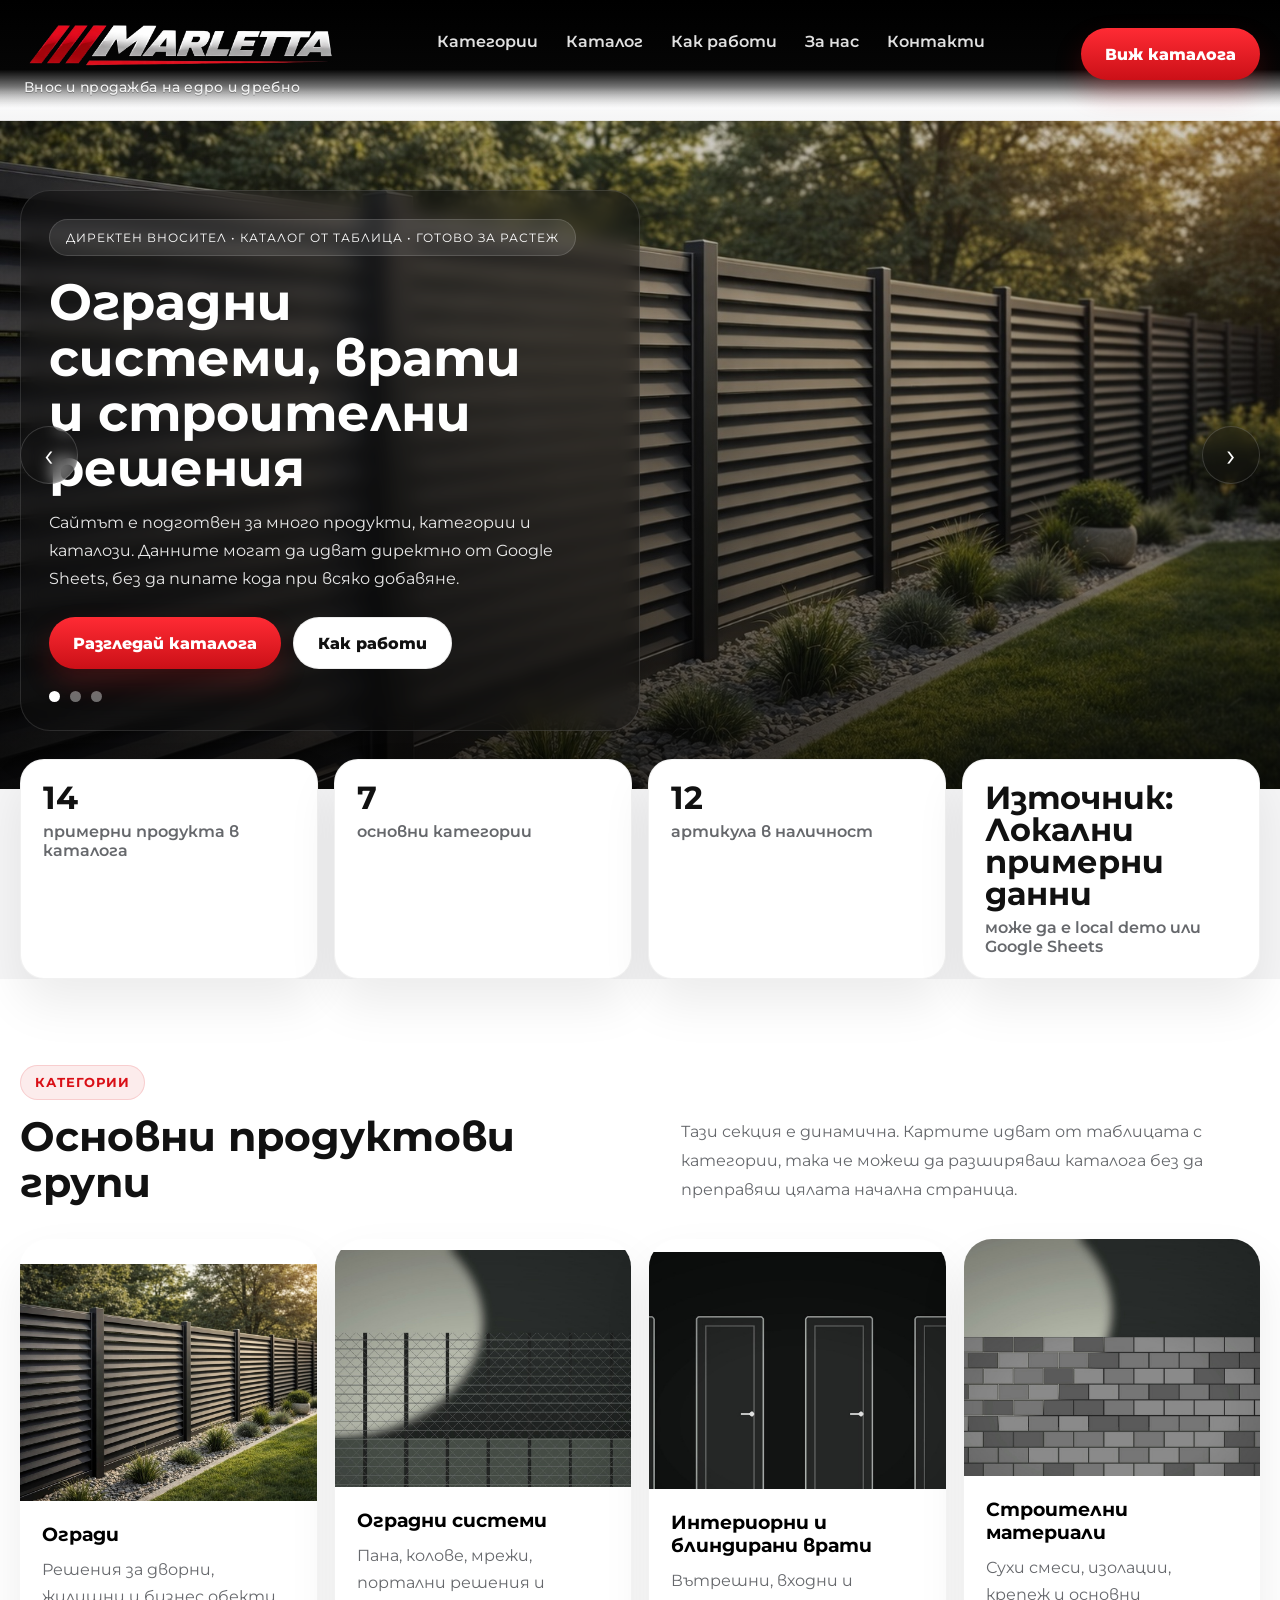
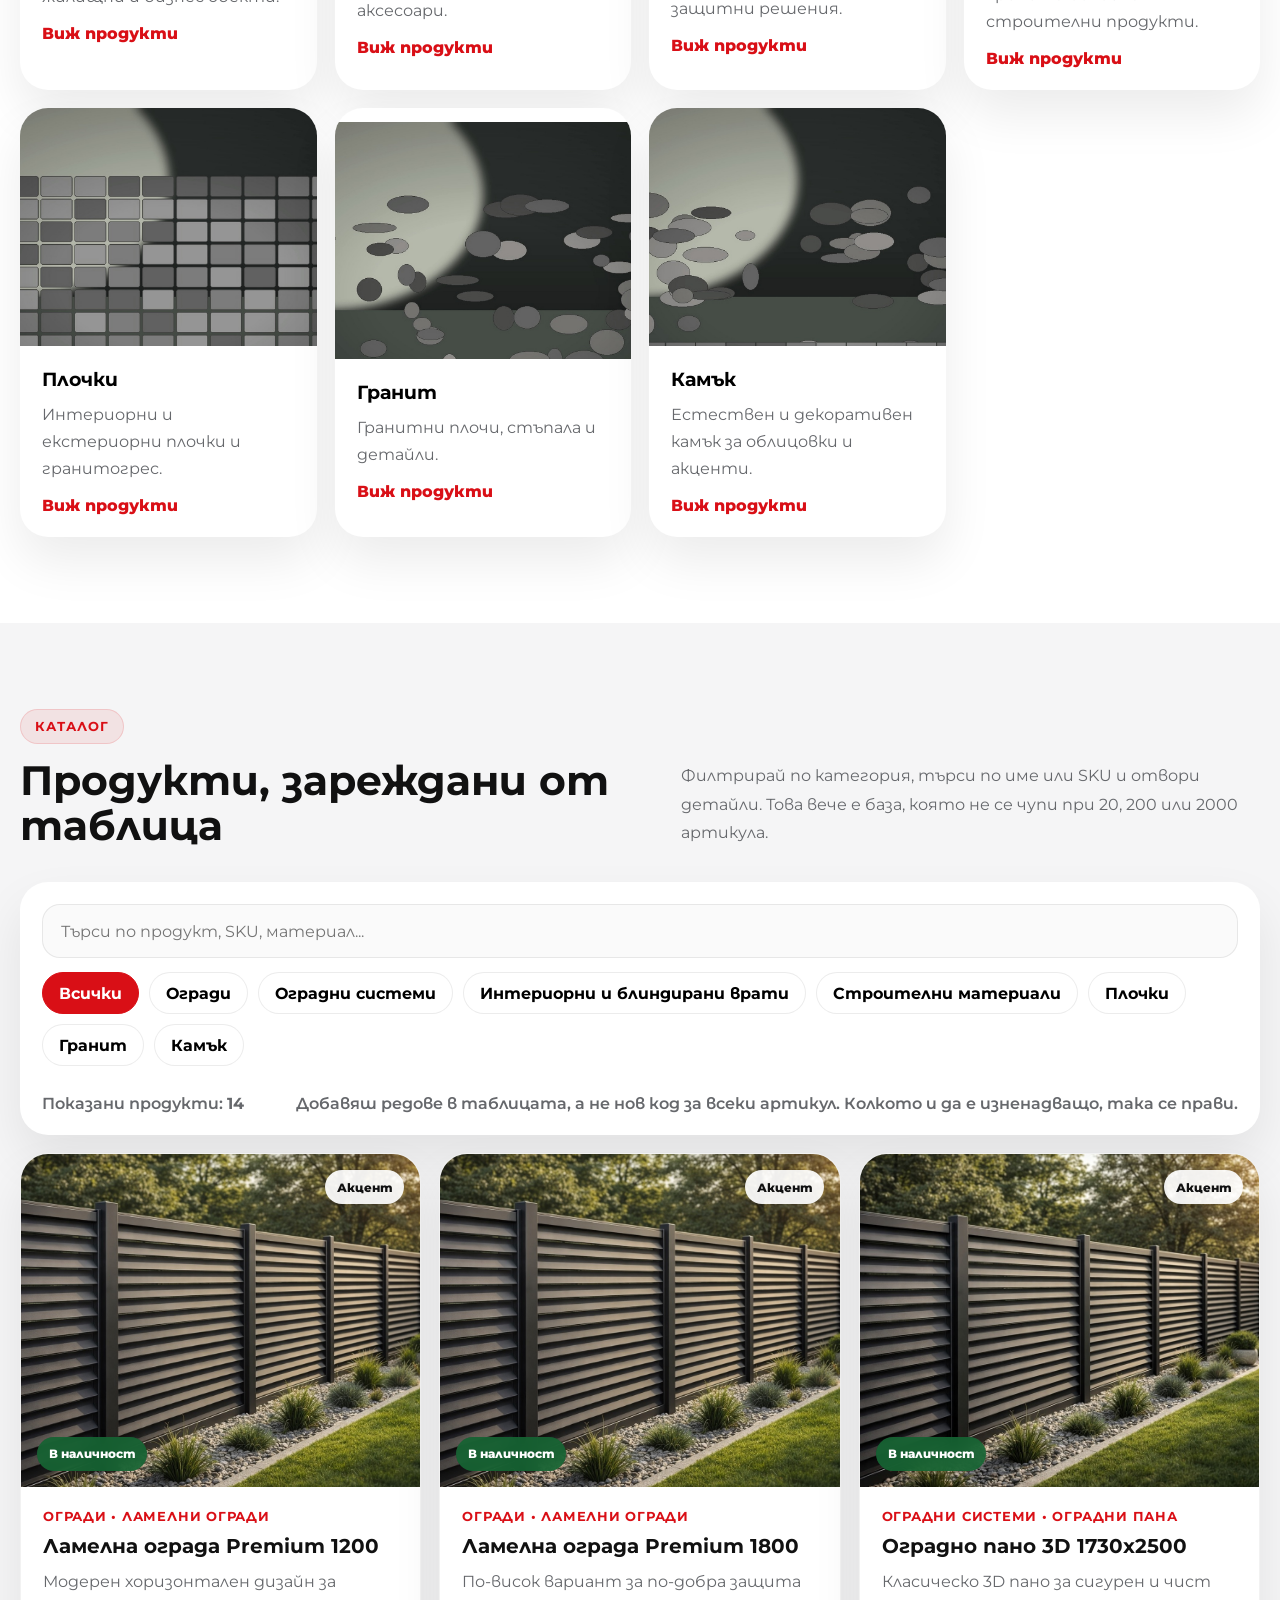
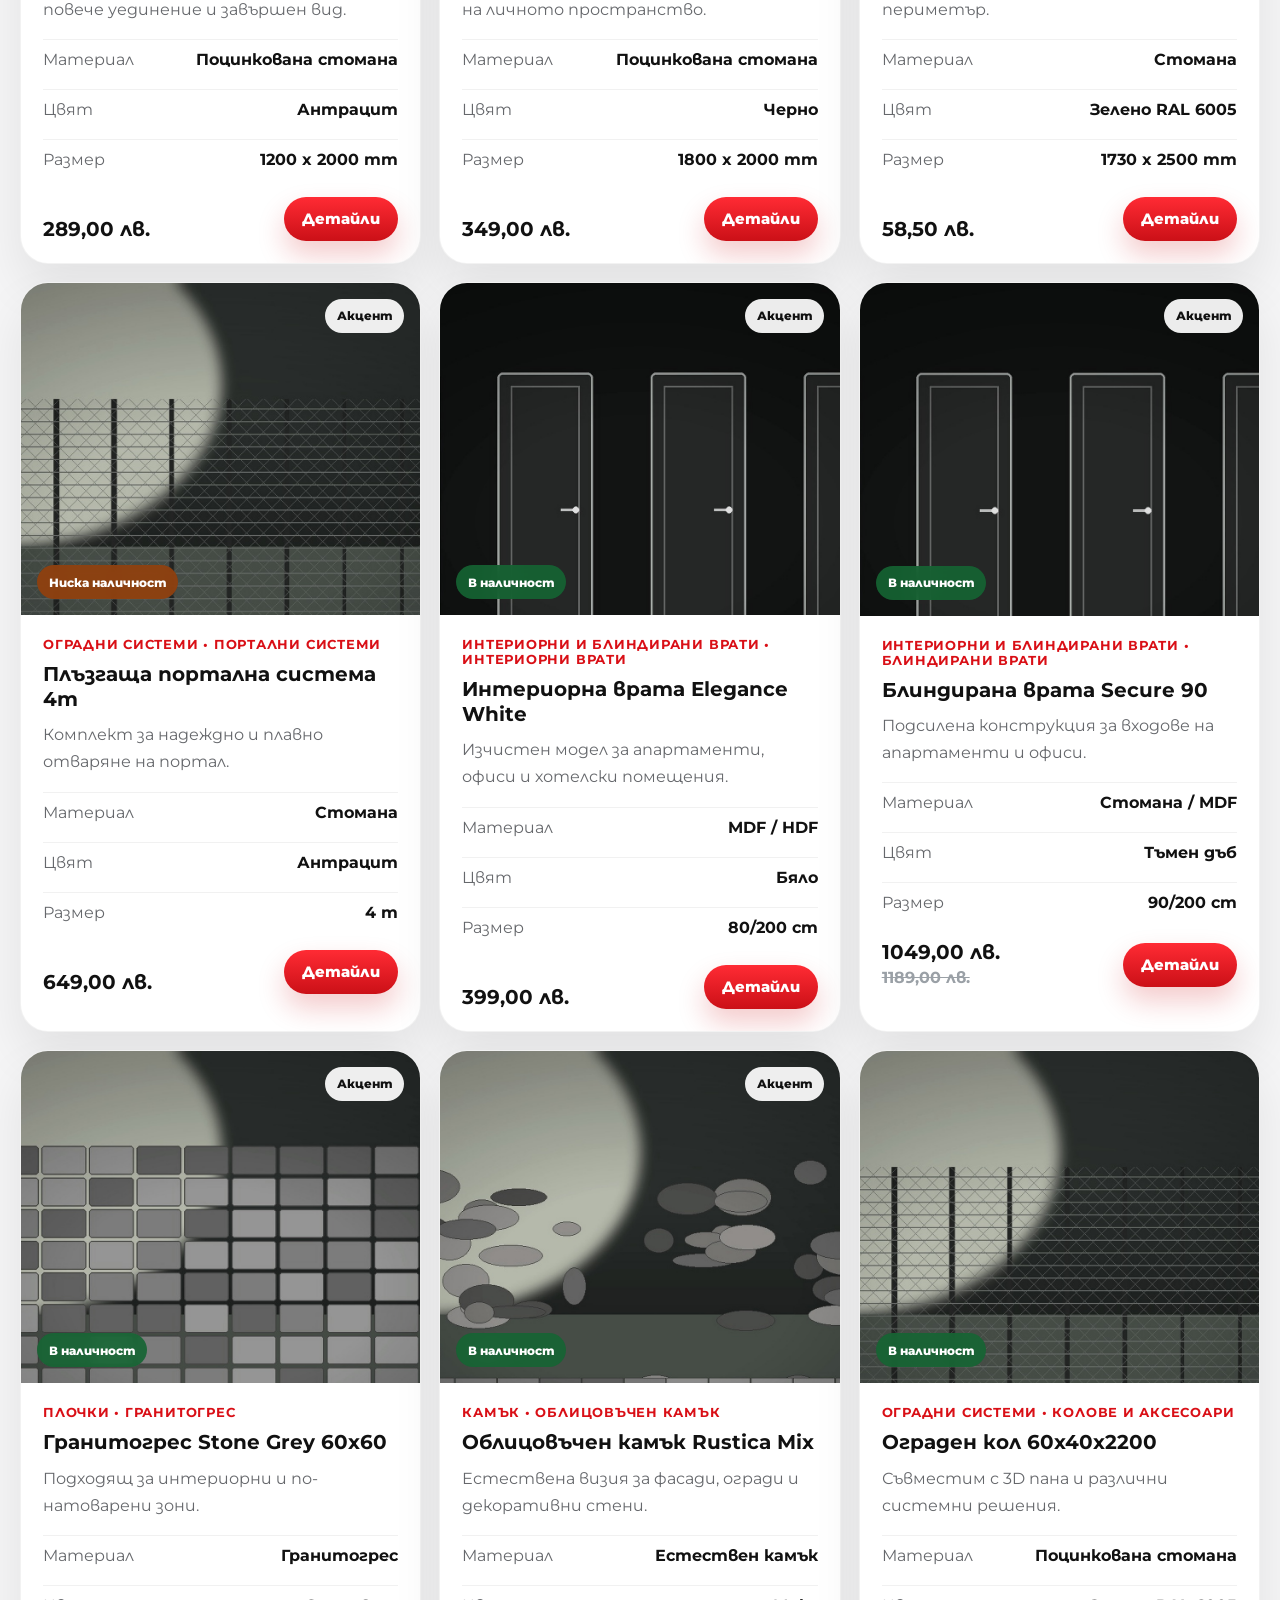
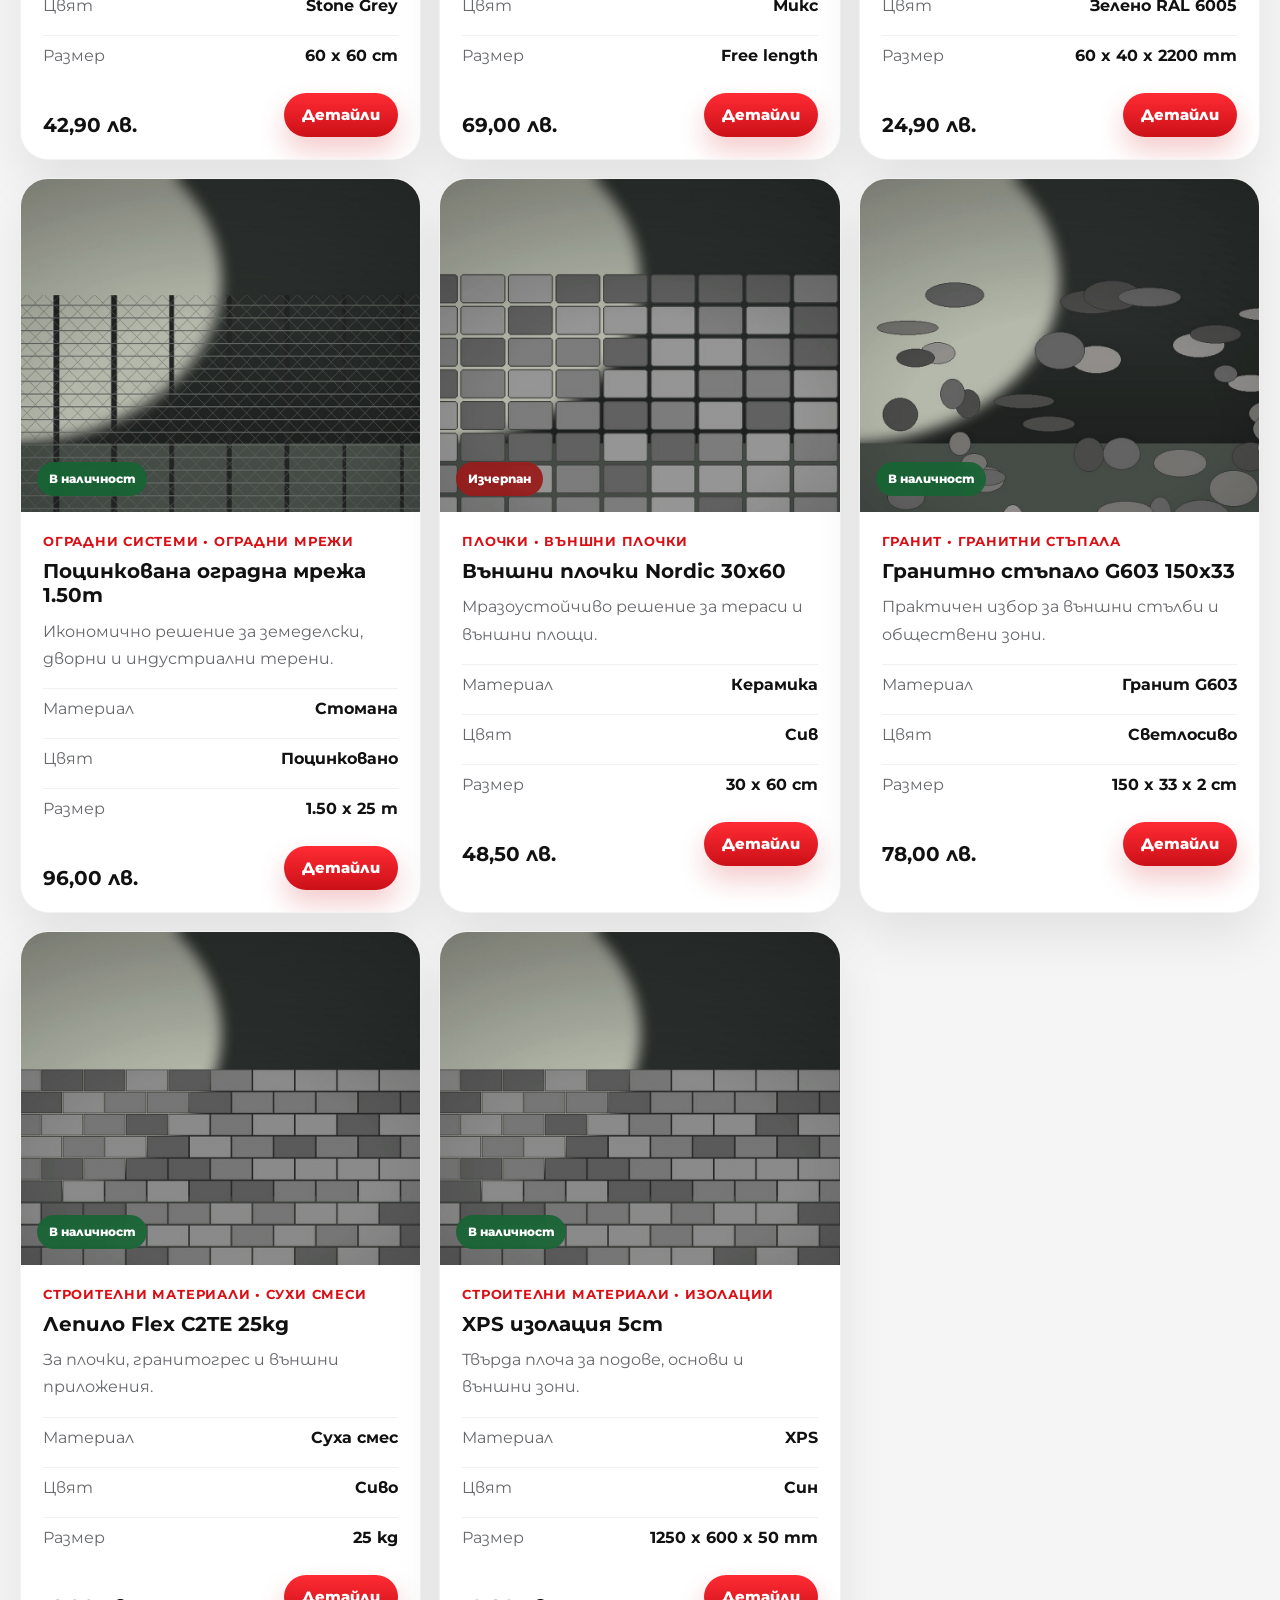
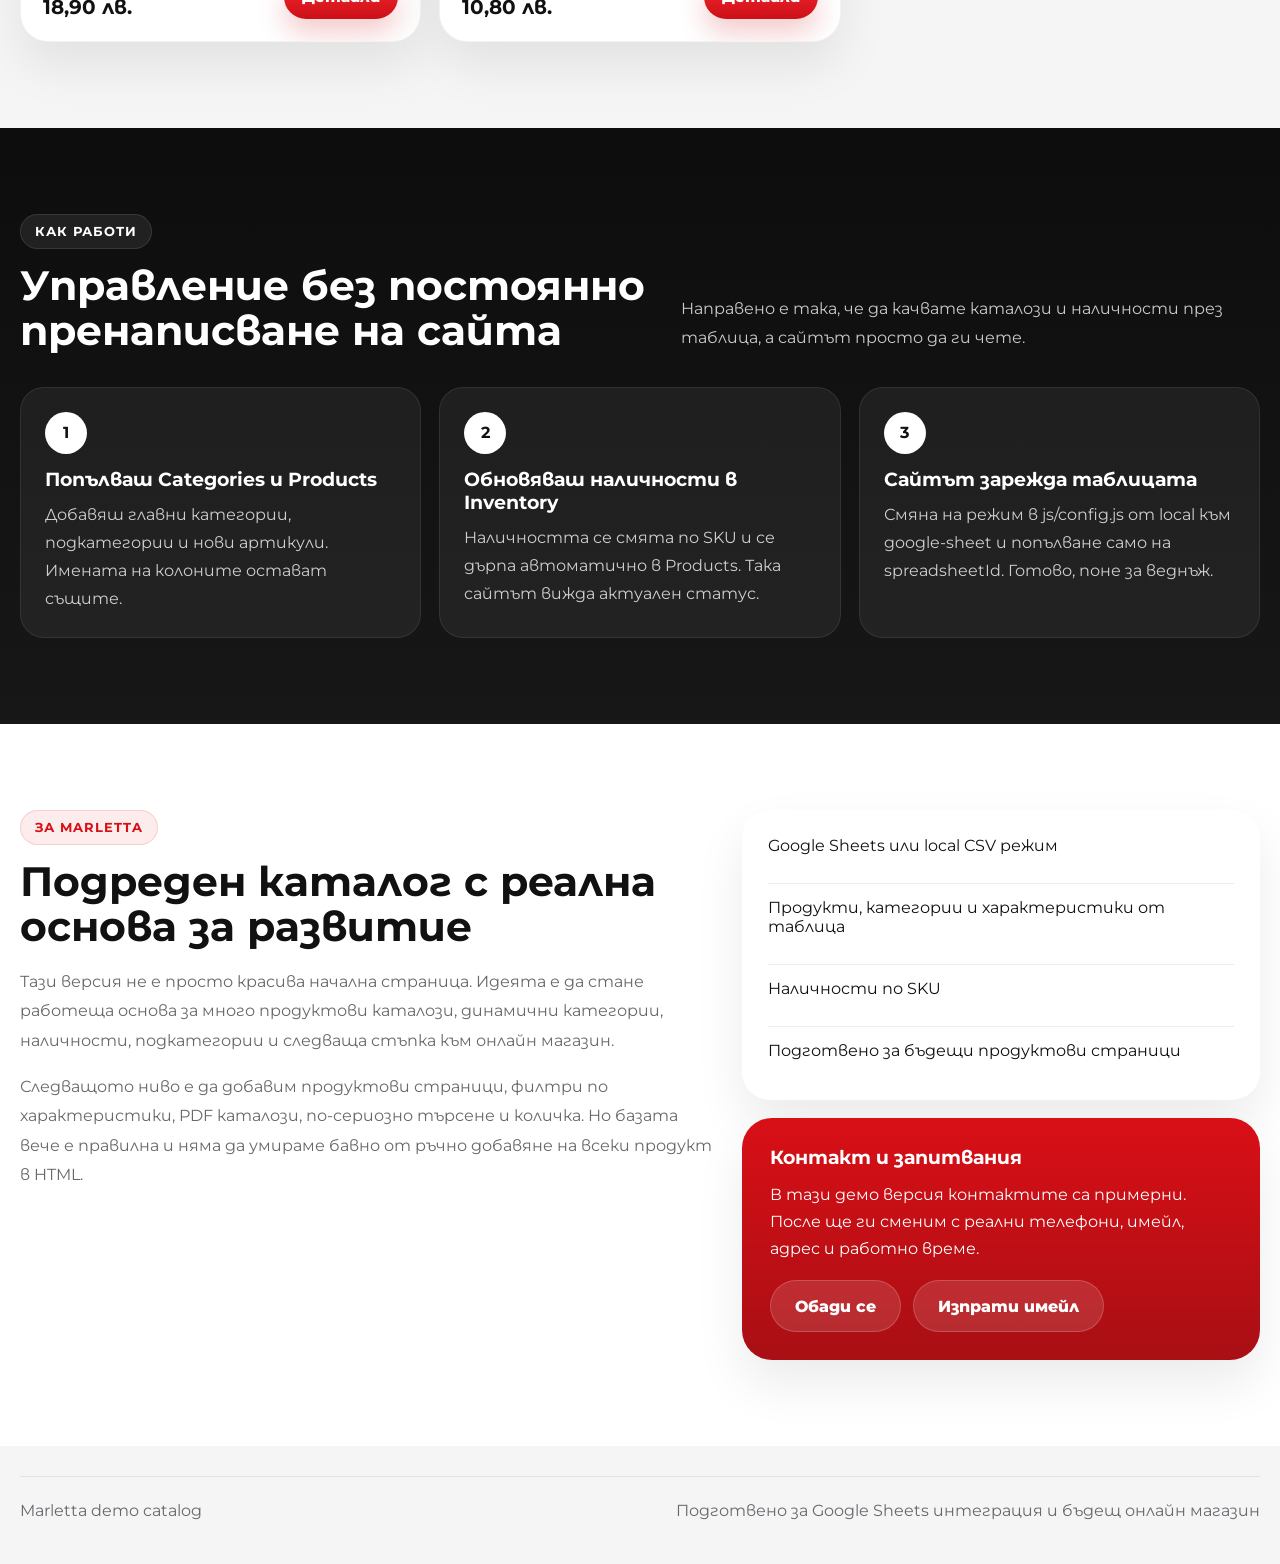
==== index.html @ 684aeb56 "fix: move site to root for github pages" ====
<!DOCTYPE html>
<html lang="bg">
<head>
  <meta charset="UTF-8" />
  <meta name="viewport" content="width=device-width, initial-scale=1.0" />
  <title>Marletta | Каталог с Google Sheets интеграция</title>
  <meta name="description" content="Marletta - каталог за оградни системи, врати, строителни материали, плочки, гранит и камък. Готов за много продукти и управление през Google Sheets." />
  <link rel="preconnect" href="https://fonts.googleapis.com">
  <link rel="preconnect" href="https://fonts.gstatic.com" crossorigin>
  <link href="https://fonts.googleapis.com/css2?family=Montserrat:wght@400;500;600;700;800;900&display=swap" rel="stylesheet">
  <link rel="stylesheet" href="css/styles.css" />
</head>
<body>
  <header class="site-header" id="top">
    <div class="container nav-wrap">
      <a class="logo" href="#top" aria-label="Marletta">
        <img src="assets/marletta-logo-transparent.png" alt="Marletta logo" />
        <span class="logo-tagline">Внос и продажба на едро и дребно</span>
      </a>

      <nav class="main-nav">
        <a href="#categories">Категории</a>
        <a href="#catalog">Каталог</a>
        <a href="#workflow">Как работи</a>
        <a href="#about">За нас</a>
        <a href="#contact">Контакти</a>
      </nav>

      <div class="nav-actions">
        <a class="header-cta" href="#catalog">Виж каталога</a>
        <button class="nav-toggle" aria-label="Отвори меню" aria-expanded="false">
          <span></span><span></span><span></span>
        </button>
      </div>
    </div>
  </header>

  <main>
    <section class="hero">
      <div class="hero-slider">
        <div class="hero-slide active" style="background-image:url('assets/hero-slide-1.jpg')"></div>
        <div class="hero-slide" style="background-image:url('assets/hero-slide-2.jpg')"></div>
        <div class="hero-slide" style="background-image:url('assets/hero-slide-3.jpg')"></div>
      </div>
      <div class="hero-overlay"></div>
      <button class="hero-arrow hero-arrow-prev" type="button" aria-label="Предишен слайд">‹</button>
      <button class="hero-arrow hero-arrow-next" type="button" aria-label="Следващ слайд">›</button>

      <div class="container hero-inner">
        <div class="hero-card">
          <span class="eyebrow">директен вносител • каталог от таблица • готово за растеж</span>
          <h1 id="hero-title">Оградни системи, врати и строителни решения</h1>
          <p id="hero-text">Сайтът е подготвен за много продукти, категории и каталози. Данните могат да идват директно от Google Sheets, без да пипате кода при всяко добавяне.</p>
          <div class="hero-actions">
            <a class="btn btn-primary" href="#catalog">Разгледай каталога</a>
            <a class="btn btn-secondary-dark" href="#workflow">Как работи</a>
          </div>
          <div class="hero-nav">
            <div class="hero-dots" id="hero-dots"></div>
          </div>
        </div>
      </div>
    </section>

    <section class="stats-strip">
      <div class="container stats-grid">
        <article class="stat-card">
          <strong data-stat="products">0</strong>
          <span>примерни продукта в каталога</span>
        </article>
        <article class="stat-card">
          <strong data-stat="categories">0</strong>
          <span>основни категории</span>
        </article>
        <article class="stat-card">
          <strong data-stat="available">0</strong>
          <span>артикула в наличност</span>
        </article>
        <article class="stat-card">
          <strong id="source-badge">Източник: зареждане...</strong>
          <span>може да е local demo или Google Sheets</span>
        </article>
      </div>
    </section>

    <section class="section section-soft" id="categories">
      <div class="container">
        <div class="section-head">
          <div>
            <span class="section-tag">Категории</span>
            <h2>Основни продуктови групи</h2>
          </div>
          <p>Тази секция е динамична. Картите идват от таблицата с категории, така че можеш да разширяваш каталога без да преправяш цялата начална страница.</p>
        </div>
        <div class="category-grid" id="category-cards"></div>
      </div>
    </section>

    <section class="section" id="catalog">
      <div class="container">
        <div class="section-head">
          <div>
            <span class="section-tag">Каталог</span>
            <h2>Продукти, зареждани от таблица</h2>
          </div>
          <p>Филтрирай по категория, търси по име или SKU и отвори детайли. Това вече е база, която не се чупи при 20, 200 или 2000 артикула.</p>
        </div>

        <div class="catalog-shell">
          <div class="catalog-tools">
            <div class="tool-row">
              <input id="catalog-search" class="catalog-search" type="search" placeholder="Търси по продукт, SKU, материал..." />
            </div>
            <div class="filter-group" id="category-chips"></div>
            <div class="filter-group" id="subcategory-chips"></div>
            <div class="catalog-meta">
              <div>Показани продукти: <strong id="products-count">0</strong></div>
              <div>Добавяш редове в таблицата, а не нов код за всеки артикул. Колкото и да е изненадващо, така се прави.</div>
            </div>
          </div>

          <div class="product-grid" id="product-grid"></div>
          <div class="empty-state" id="empty-state" hidden>Няма съвпадащи продукти с тези филтри.</div>
        </div>
      </div>
    </section>

    <section class="section section-dark" id="workflow">
      <div class="container">
        <div class="section-head">
          <div>
            <span class="section-tag">Как работи</span>
            <h2>Управление без постоянно пренаписване на сайта</h2>
          </div>
          <p>Направено е така, че да качвате каталози и наличности през таблица, а сайтът просто да ги чете.</p>
        </div>

        <div class="process-grid">
          <article class="process-card">
            <strong>1</strong>
            <h3>Попълваш Categories и Products</h3>
            <p>Добавяш главни категории, подкатегории и нови артикули. Имената на колоните остават същите.</p>
          </article>
          <article class="process-card">
            <strong>2</strong>
            <h3>Обновяваш наличности в Inventory</h3>
            <p>Наличността се смята по SKU и се дърпа автоматично в Products. Така сайтът вижда актуален статус.</p>
          </article>
          <article class="process-card">
            <strong>3</strong>
            <h3>Сайтът зарежда таблицата</h3>
            <p>Смяна на режим в js/config.js от local към google-sheet и попълване само на spreadsheetId. Готово, поне за веднъж.</p>
          </article>
        </div>
      </div>
    </section>

    <section class="section section-soft" id="about">
      <div class="container about-grid">
        <div>
          <div class="section-head" style="margin-bottom:18px;grid-template-columns:1fr;">
            <div>
              <span class="section-tag">За Marletta</span>
              <h2>Подреден каталог с реална основа за развитие</h2>
            </div>
          </div>
          <p style="color:var(--muted);line-height:1.85;margin:0 0 16px;">
            Тази версия не е просто красива начална страница. Идеята е да стане работеща основа за много продуктови каталози, динамични категории,
            наличности, подкатегории и следваща стъпка към онлайн магазин.
          </p>
          <p style="color:var(--muted);line-height:1.85;margin:0;">
            Следващото ниво е да добавим продуктови страници, филтри по характеристики, PDF каталози, по-сериозно търсене и количка.
            Но базата вече е правилна и няма да умираме бавно от ръчно добавяне на всеки продукт в HTML.
          </p>
        </div>

        <div>
          <div class="about-panel">
            <ul>
              <li>Google Sheets или local CSV режим</li>
              <li>Продукти, категории и характеристики от таблица</li>
              <li>Наличности по SKU</li>
              <li>Подготвено за бъдещи продуктови страници</li>
            </ul>
          </div>

          <div class="contact-box" id="contact" style="margin-top:18px;">
            <h3>Контакт и запитвания</h3>
            <p>В тази демо версия контактите са примерни. После ще ги сменим с реални телефони, имейл, адрес и работно време.</p>
            <div class="contact-actions">
              <a class="btn btn-secondary-dark" href="tel:+359880000000">Обади се</a>
              <a class="btn btn-secondary-dark" href="mailto:office@marletta.bg">Изпрати имейл</a>
            </div>
          </div>
        </div>
      </div>
    </section>
  </main>

  <footer class="site-footer">
    <div class="container footer-wrap">
      <span>Marletta demo catalog</span>
      <span>Подготвено за Google Sheets интеграция и бъдещ онлайн магазин</span>
    </div>
  </footer>

  <div class="modal" id="product-modal" hidden>
    <div class="modal-backdrop" id="modal-backdrop"></div>
    <div class="modal-dialog" role="dialog" aria-modal="true" aria-label="Детайли за продукт">
      <button class="modal-close" id="modal-close" type="button" aria-label="Затвори">×</button>
      <div class="modal-body" id="modal-body"></div>
    </div>
  </div>

  <script src="js/config.js"></script>
  <script src="js/main.js"></script>
</body>
</html>
---- css/styles.css ----
:root{
  --red:#d90f16;
  --red-dark:#9d0d12;
  --black:#0c0c0d;
  --black-soft:#171718;
  --white:#ffffff;
  --bg:#f5f5f6;
  --bg-soft:#ececee;
  --text:#111111;
  --muted:#66686c;
  --line:rgba(17,17,17,.08);
  --shadow:0 24px 50px rgba(0,0,0,.08);
  --radius:24px;
  --container:1240px;
}
*{box-sizing:border-box}
html{scroll-behavior:smooth}
body{
  margin:0;
  font-family:'Montserrat',sans-serif;
  background:var(--bg);
  color:var(--text);
}
body.modal-open{overflow:hidden}
img{display:block;max-width:100%}
a{text-decoration:none;color:inherit}
button,input{font:inherit}
button{cursor:pointer}
.container{width:min(calc(100% - 32px),var(--container));margin:0 auto}

.site-header{
  position:sticky;
  top:0;
  z-index:90;
  background:linear-gradient(180deg,#000 0%,#050505 58%,rgba(255,255,255,.94) 90%,rgba(245,245,246,0) 100%);
  box-shadow:none;
}
.site-header::after{
  content:"";
  position:absolute;
  left:0;right:0;bottom:-1px;
  height:34px;
  background:linear-gradient(180deg,rgba(255,255,255,0) 0%,rgba(245,245,246,.9) 100%);
  pointer-events:none;
}
.nav-wrap{
  position:relative;
  min-height:116px;
  display:flex;
  align-items:flex-start;
  justify-content:space-between;
  gap:26px;
  padding:16px 0 24px;
}
.logo{
  display:flex;
  flex-direction:column;
  align-items:flex-start;
  justify-content:center;
  gap:6px;
  position:relative;
  z-index:1;
  padding-top:2px;
}
.logo img{
  width:320px;
  max-width:min(38vw,320px);
  height:auto;
  object-fit:contain;
}
.logo-tagline{
  color:rgba(255,255,255,.92);
  font-size:.9rem;
  font-weight:500;
  letter-spacing:.02em;
  line-height:1.25;
  padding-left:4px;
  text-shadow:0 1px 0 rgba(0,0,0,.25);
}
.main-nav{
  display:flex;
  align-items:center;
  gap:28px;
  padding-top:16px;
}
.main-nav a{
  color:rgba(255,255,255,.88);
  font-weight:600;
}
.main-nav a:hover{color:#fff}
.nav-actions{
  display:flex;
  align-items:center;
  gap:14px;
  padding-top:12px;
  position:relative;
  z-index:1;
}
.header-cta,.btn{
  min-height:52px;
  border-radius:999px;
  padding:0 24px;
  display:inline-flex;
  align-items:center;
  justify-content:center;
  border:none;
  font-weight:800;
  transition:.2s ease transform,.2s ease opacity,.2s ease background;
}
.header-cta,.btn-primary{
  background:linear-gradient(180deg,#ff2b34 0%,#cb1017 100%);
  color:#fff;
  box-shadow:0 14px 28px rgba(203,16,23,.22);
}
.btn:hover,.header-cta:hover{transform:translateY(-1px)}
.btn-secondary-dark{
  background:#fff;
  color:var(--text);
  border:1px solid var(--line);
}
.btn-small{min-height:44px;padding:0 18px;font-size:.92rem}
.nav-toggle{
  width:58px;height:58px;border-radius:50%;
  border:none;background:linear-gradient(180deg,#ff2b34 0%,#c10d15 100%);
  box-shadow:0 14px 28px rgba(203,16,23,.3);
  display:none;place-items:center;
}
.nav-toggle span{
  display:block;width:24px;height:3px;background:#fff;border-radius:6px;margin:4px auto;
}

.hero{
  position:relative;
  min-height:74vh;
  background:#111;
  overflow:hidden;
}
.hero-slider,.hero-overlay,.hero-slide{position:absolute;inset:0}
.hero-slide{
  background-size:cover;
  background-position:center;
  opacity:0;
  transform:scale(1.04);
  transition:opacity .7s ease,transform 5.2s ease;
}
.hero-slide.active{
  opacity:1;
  transform:scale(1);
}
.hero-overlay{
  background:linear-gradient(180deg,rgba(5,5,5,.18) 0%,rgba(5,5,5,.28) 28%,rgba(5,5,5,.54) 72%,rgba(5,5,5,.8) 100%);
  z-index:1;
}
.hero-inner{
  position:relative;
  z-index:2;
  min-height:74vh;
  display:flex;
  align-items:flex-end;
  padding:70px 0 58px;
}
.hero-card{
  max-width:620px;
  background:rgba(15,15,16,.42);
  border:1px solid rgba(255,255,255,.12);
  backdrop-filter:blur(10px);
  border-radius:30px;
  padding:28px;
  box-shadow:var(--shadow);
}
.eyebrow{
  display:inline-flex;
  align-items:center;
  padding:10px 16px;
  border-radius:999px;
  background:rgba(255,255,255,.1);
  color:#fff;
  border:1px solid rgba(255,255,255,.14);
  font-size:.78rem;
  letter-spacing:.08em;
  text-transform:uppercase;
}
.hero h1{
  margin:18px 0 14px;
  color:#fff;
  font-size:clamp(2rem,4vw,3.35rem);
  line-height:1.08;
  text-wrap:balance;
}
.hero p{
  margin:0;
  color:rgba(255,255,255,.9);
  line-height:1.75;
  max-width:56ch;
}
.hero-actions{
  display:flex;
  gap:12px;
  flex-wrap:wrap;
  margin-top:24px;
}
.hero-nav{
  display:flex;
  align-items:center;
  gap:14px;
  margin-top:22px;
}
.hero-dots{
  display:flex;
  align-items:center;
  gap:10px;
}
.hero-dots button{
  width:11px;height:11px;border-radius:50%;
  border:none;background:rgba(255,255,255,.4);padding:0
}
.hero-dots button.active{background:#fff}
.hero-arrow{
  position:absolute;
  top:50%;
  transform:translateY(-50%);
  z-index:3;
  width:58px;height:58px;border-radius:50%;
  border:1px solid rgba(255,255,255,.16);
  background:rgba(15,15,16,.28);
  color:#fff;font-size:2rem;
  display:grid;place-items:center;
  backdrop-filter:blur(8px)
}
.hero-arrow-prev{left:20px}
.hero-arrow-next{right:20px}

.stats-strip{
  margin-top:-30px;
  position:relative;
  z-index:4;
}
.stats-grid{
  display:grid;
  grid-template-columns:repeat(4,1fr);
  gap:16px;
}
.stat-card{
  background:#fff;
  border-radius:24px;
  padding:22px;
  box-shadow:var(--shadow);
  border:1px solid rgba(17,17,17,.06);
}
.stat-card strong{
  display:block;
  font-size:2rem;
  line-height:1;
  margin-bottom:8px;
}
.stat-card span{color:var(--muted);font-weight:600}

.section{padding:86px 0}
.section-head{
  display:grid;
  grid-template-columns:1.1fr 1fr;
  gap:24px;
  margin-bottom:34px;
  align-items:end;
}
.section-tag{
  display:inline-flex;
  padding:9px 14px;
  border-radius:999px;
  background:rgba(217,15,22,.08);
  border:1px solid rgba(217,15,22,.14);
  color:var(--red);
  font-size:.8rem;
  letter-spacing:.08em;
  text-transform:uppercase;
  font-weight:700;
}
.section-head h2{
  margin:14px 0 0;
  font-size:clamp(1.85rem,3.2vw,2.85rem);
  line-height:1.1;
}
.section-head p{color:var(--muted);line-height:1.8;margin:0}
.section-soft{background:#fff}
.section-dark{
  background:linear-gradient(180deg,#0d0d0e 0%,#171718 100%);
  color:#fff;
}
.section-dark .section-tag{
  background:rgba(255,255,255,.08);
  color:#fff;
  border-color:rgba(255,255,255,.1);
}
.section-dark .section-head p{color:rgba(255,255,255,.78)}

.category-grid{
  display:grid;
  grid-template-columns:repeat(4,1fr);
  gap:18px;
}
.category-card{
  border:none;
  border-radius:28px;
  overflow:hidden;
  background:#fff;
  box-shadow:var(--shadow);
  text-align:left;
  padding:0;
}
.category-card-image{
  aspect-ratio:1.25/1;
  overflow:hidden;
}
.category-card img{
  width:100%;
  height:100%;
  object-fit:cover;
  transition:transform .45s ease;
}
.category-card:hover img{transform:scale(1.04)}
.category-card-body{padding:22px}
.category-card h3{
  margin:0 0 10px;
  font-size:1.16rem;
}
.category-card p{
  margin:0 0 14px;
  color:var(--muted);
  line-height:1.7;
}
.category-card span{
  font-weight:800;
  color:var(--red);
}

.catalog-shell{
  display:grid;
  gap:18px;
}
.catalog-tools{
  display:grid;
  gap:14px;
  background:#fff;
  border-radius:28px;
  padding:22px;
  box-shadow:var(--shadow);
}
.tool-row{
  display:flex;
  gap:14px;
  flex-wrap:wrap;
  align-items:center;
}
.catalog-search{
  flex:1 1 280px;
  min-height:54px;
  border-radius:18px;
  border:1px solid var(--line);
  background:#fafafa;
  padding:0 18px;
}
.filter-group{
  display:flex;
  gap:10px;
  flex-wrap:wrap;
}
.filter-chip{
  min-height:42px;
  border-radius:999px;
  border:1px solid rgba(17,17,17,.08);
  padding:0 16px;
  background:#fff;
  font-weight:700;
}
.filter-chip.soft{background:#f7f7f7}
.filter-chip.active{
  background:var(--red);
  color:#fff;
  border-color:var(--red);
}
.catalog-meta{
  display:flex;
  justify-content:space-between;
  gap:14px;
  flex-wrap:wrap;
  color:var(--muted);
  font-weight:600;
}
.source-badge{
  display:inline-flex;
  align-items:center;
  padding:10px 14px;
  border-radius:999px;
  background:#111;
  color:#fff;
}

.product-grid{
  display:grid;
  grid-template-columns:repeat(3,1fr);
  gap:18px;
}
.product-card{
  background:#fff;
  border-radius:28px;
  overflow:hidden;
  box-shadow:var(--shadow);
  border:1px solid rgba(17,17,17,.05);
}
.product-image-wrap{
  position:relative;
  aspect-ratio:1.2/1;
  overflow:hidden;
  background:#111;
}
.product-image{
  width:100%;height:100%;object-fit:cover;
  transition:transform .4s ease;
}
.product-card:hover .product-image{transform:scale(1.03)}
.stock-badge,.featured-badge,.sku-badge{
  display:inline-flex;
  align-items:center;
  justify-content:center;
  min-height:34px;
  padding:0 12px;
  border-radius:999px;
  font-weight:800;
  font-size:.78rem;
}
.stock-badge{
  position:absolute;
  left:16px;bottom:16px;
  color:#fff;
  backdrop-filter:blur(8px);
}
.stock-badge.is-in{background:rgba(22,101,52,.9)}
.stock-badge.is-low{background:rgba(146,64,14,.92)}
.stock-badge.is-out{background:rgba(153,27,27,.92)}
.featured-badge{
  position:absolute;
  right:16px;top:16px;
  background:rgba(255,255,255,.92);
  color:var(--text);
}
.sku-badge{
  background:#f3f4f6;
  color:var(--text);
}
.product-body{padding:22px}
.product-meta{
  font-size:.8rem;
  letter-spacing:.06em;
  text-transform:uppercase;
  color:var(--red);
  font-weight:700;
}
.product-card h3{
  margin:10px 0 10px;
  font-size:1.22rem;
  line-height:1.25;
}
.product-card p{
  margin:0 0 16px;
  color:var(--muted);
  line-height:1.7;
}
.product-specs{
  list-style:none;
  padding:0;
  margin:0;
  display:grid;
  gap:10px;
}
.product-specs li{
  display:flex;
  justify-content:space-between;
  gap:10px;
  padding:10px 0;
  border-top:1px solid rgba(17,17,17,.06);
}
.product-specs span{color:var(--muted)}
.product-specs strong{text-align:right}
.product-footer{
  margin-top:18px;
  display:flex;
  align-items:end;
  justify-content:space-between;
  gap:14px;
}
.price-box{
  display:flex;
  flex-direction:column;
  gap:4px;
}
.price-box strong{
  font-size:1.22rem;
}
.price-box span{
  color:#9aa0a6;
  text-decoration:line-through;
  font-weight:700;
}
.empty-state,.load-error{
  background:#fff;
  border-radius:28px;
  padding:26px;
  box-shadow:var(--shadow);
  color:var(--muted);
  line-height:1.7;
}

.process-grid{
  display:grid;
  grid-template-columns:repeat(3,1fr);
  gap:18px;
}
.process-card{
  border-radius:24px;
  padding:24px;
  background:rgba(255,255,255,.06);
  border:1px solid rgba(255,255,255,.08);
}
.process-card strong{
  display:inline-grid;
  place-items:center;
  width:42px;height:42px;border-radius:50%;
  background:#fff;color:#111;
  margin-bottom:14px;
}
.process-card h3{margin:0 0 10px}
.process-card p{margin:0;color:rgba(255,255,255,.78);line-height:1.75}

.about-grid{
  display:grid;
  grid-template-columns:1.15fr .85fr;
  gap:22px;
}
.about-panel{
  background:#fff;
  border-radius:28px;
  padding:26px;
  box-shadow:var(--shadow);
}
.about-panel ul{
  list-style:none;
  padding:0;margin:0;display:grid;gap:14px
}
.about-panel li{
  padding:14px 0;
  border-top:1px solid rgba(17,17,17,.08);
}
.about-panel li:first-child{border-top:none;padding-top:0}
.contact-box{
  background:linear-gradient(180deg,#d90f16 0%,#a80f14 100%);
  color:#fff;
  border-radius:30px;
  padding:28px;
  box-shadow:var(--shadow);
}
.contact-box h3{margin:0 0 12px}
.contact-box p{margin:0 0 18px;line-height:1.7}
.contact-actions{display:flex;gap:12px;flex-wrap:wrap}
.contact-box .btn-secondary-dark{background:rgba(255,255,255,.12);color:#fff;border-color:rgba(255,255,255,.18)}

.site-footer{
  padding:30px 0 44px;
  color:var(--muted);
}
.footer-wrap{
  display:flex;
  justify-content:space-between;
  gap:14px;
  flex-wrap:wrap;
  border-top:1px solid rgba(17,17,17,.08);
  padding-top:24px;
}

.modal{
  position:fixed;
  inset:0;
  z-index:120;
}
.modal[hidden]{display:none}
.modal-backdrop{
  position:absolute;inset:0;
  background:rgba(4,4,5,.66);
  backdrop-filter:blur(8px);
}
.modal-dialog{
  position:relative;
  z-index:1;
  width:min(calc(100% - 24px),1040px);
  margin:48px auto;
  background:#fff;
  border-radius:28px;
  box-shadow:0 28px 80px rgba(0,0,0,.2);
  overflow:hidden;
}
.modal-close{
  position:absolute;
  top:18px;right:18px;
  width:44px;height:44px;border-radius:50%;
  border:none;background:#111;color:#fff;font-size:1.5rem;
  z-index:3;
}
.modal-body{padding:22px}
.modal-grid{
  display:grid;
  grid-template-columns:1fr 1fr;
  gap:24px;
}
.modal-media{
  border-radius:24px;
  overflow:hidden;
  min-height:360px;
  background:#111;
}
.modal-media img{
  width:100%;height:100%;object-fit:cover
}
.modal-copy h3{
  margin:10px 0 12px;
  font-size:2rem;
  line-height:1.15;
}
.modal-copy p{
  color:var(--muted);
  line-height:1.75;
}
.modal-inline,.modal-details,.attr-list,.modal-actions{
  display:flex;
  gap:10px;
  flex-wrap:wrap;
}
.modal-details,.attr-list{
  display:grid;
  grid-template-columns:repeat(2,1fr);
  gap:12px;
  margin-top:18px;
}
.modal-details div,.attr-list div{
  border:1px solid rgba(17,17,17,.08);
  border-radius:18px;
  padding:14px;
  background:#fafafa;
}
.modal-details span,.attr-list span{
  display:block;
  color:var(--muted);
  margin-bottom:6px;
}
.modal-price{
  margin-top:14px;
  display:flex;
  gap:10px;
  align-items:end;
}
.modal-price strong{
  font-size:1.5rem;
}
.modal-price span{
  text-decoration:line-through;
  color:#9aa0a6;
  font-weight:700;
}
.attr-block h4{
  margin:22px 0 12px;
}
.modal-actions{
  margin-top:24px;
}
.modal-actions .btn{flex:0 0 auto}

@media (max-width: 1080px){
  .section-head,.about-grid,.modal-grid{grid-template-columns:1fr}
  .category-grid{grid-template-columns:repeat(2,1fr)}
  .product-grid{grid-template-columns:repeat(2,1fr)}
  .process-grid{grid-template-columns:1fr}
  .stats-grid{grid-template-columns:repeat(2,1fr)}
}
@media (max-width: 860px){
  .main-nav{
    position:absolute;
    left:16px;right:16px;top:96px;
    display:none;
    flex-direction:column;
    align-items:flex-start;
    gap:16px;
    background:#111;
    padding:18px;
    border-radius:24px;
    box-shadow:var(--shadow);
  }
  .main-nav.open{display:flex}
  .nav-toggle{display:grid}
  .header-cta{display:none}
  .hero-arrow{display:none}
}
@media (max-width: 640px){
  .nav-wrap{min-height:96px}
  .logo img{width:170px}
  .hero,.hero-inner{min-height:68vh}
  .hero-inner{padding:44px 0 34px}
  .hero-card{padding:22px;border-radius:24px}
  .hero h1{font-size:clamp(1.8rem,9vw,2.7rem)}
  .stats-grid,.category-grid,.product-grid{grid-template-columns:1fr}
  .stat-card{padding:20px}
  .section{padding:74px 0}
  .catalog-tools,.about-panel,.contact-box{padding:22px}
  .product-footer{flex-direction:column;align-items:flex-start}
  .modal-dialog{margin:16px auto;width:min(calc(100% - 16px),1040px)}
  .modal-body{padding:18px}
  .modal-media{min-height:220px}
  .modal-copy h3{font-size:1.5rem}
  .modal-details,.attr-list{grid-template-columns:1fr}
}
@media (max-width: 980px){
  .site-header::after{height:28px}
  .nav-wrap{
    min-height:112px;
    align-items:center;
    padding:16px 0 26px;
  }
  .logo img{
    width:240px;
    max-width:54vw;
  }
  .logo-tagline{
    font-size:.8rem;
    max-width:220px;
  }
  .main-nav{padding-top:0}
  .nav-actions{padding-top:0}
}

@media (max-width: 720px){
  .nav-wrap{
    min-height:106px;
    gap:14px;
    padding:14px 0 24px;
  }
  .logo img{
    width:200px;
    max-width:58vw;
  }
  .logo-tagline{
    font-size:.72rem;
    line-height:1.25;
    max-width:180px;
    padding-left:4px;
  }
  .header-cta{display:none}
}

@media (max-width: 980px){
  .nav-wrap{min-height:96px;padding:14px 0 22px;}
  .logo img{max-width:min(58vw,260px);}
  .logo-tagline{font-size:.76rem;}
}

@media (max-width: 640px){
  .nav-wrap{min-height:88px;padding:12px 0 18px;}
  .logo img{max-width:min(64vw,220px);}
  .logo-tagline{font-size:.68rem;line-height:1.2;}
}
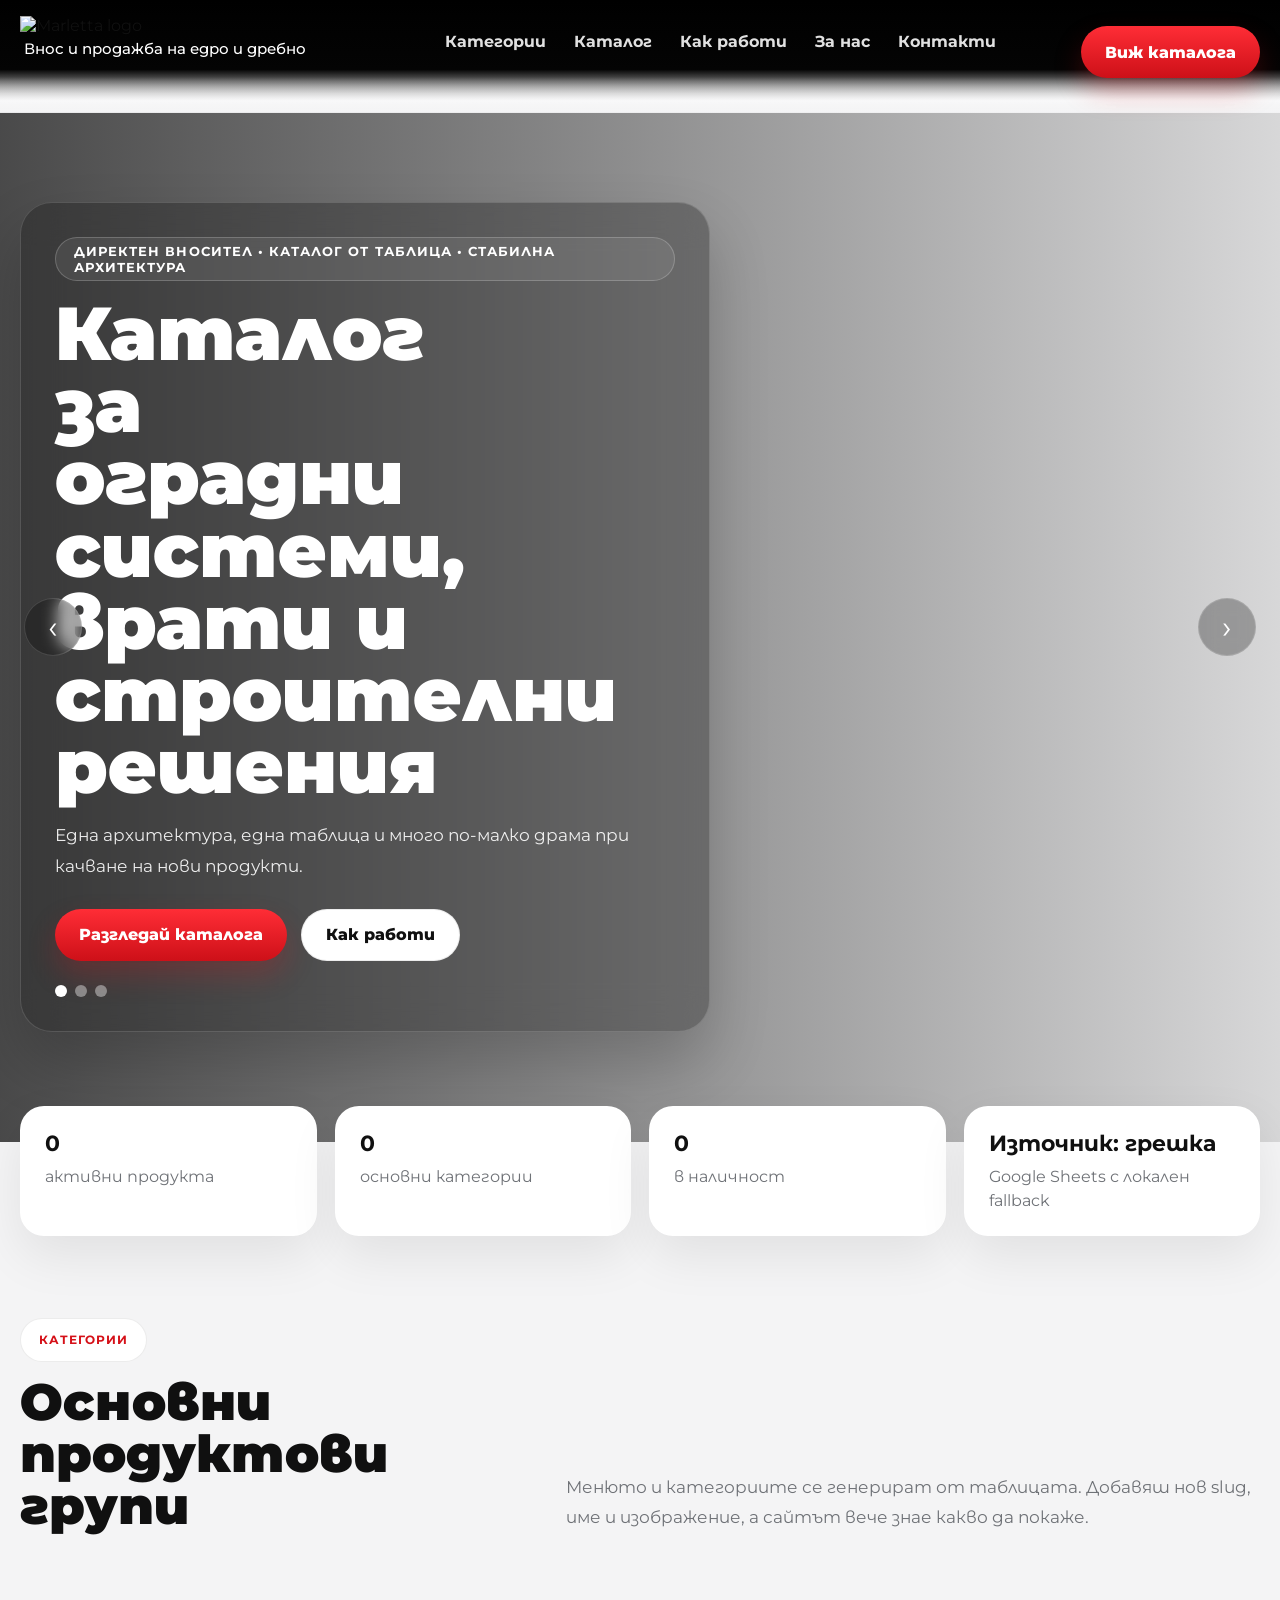
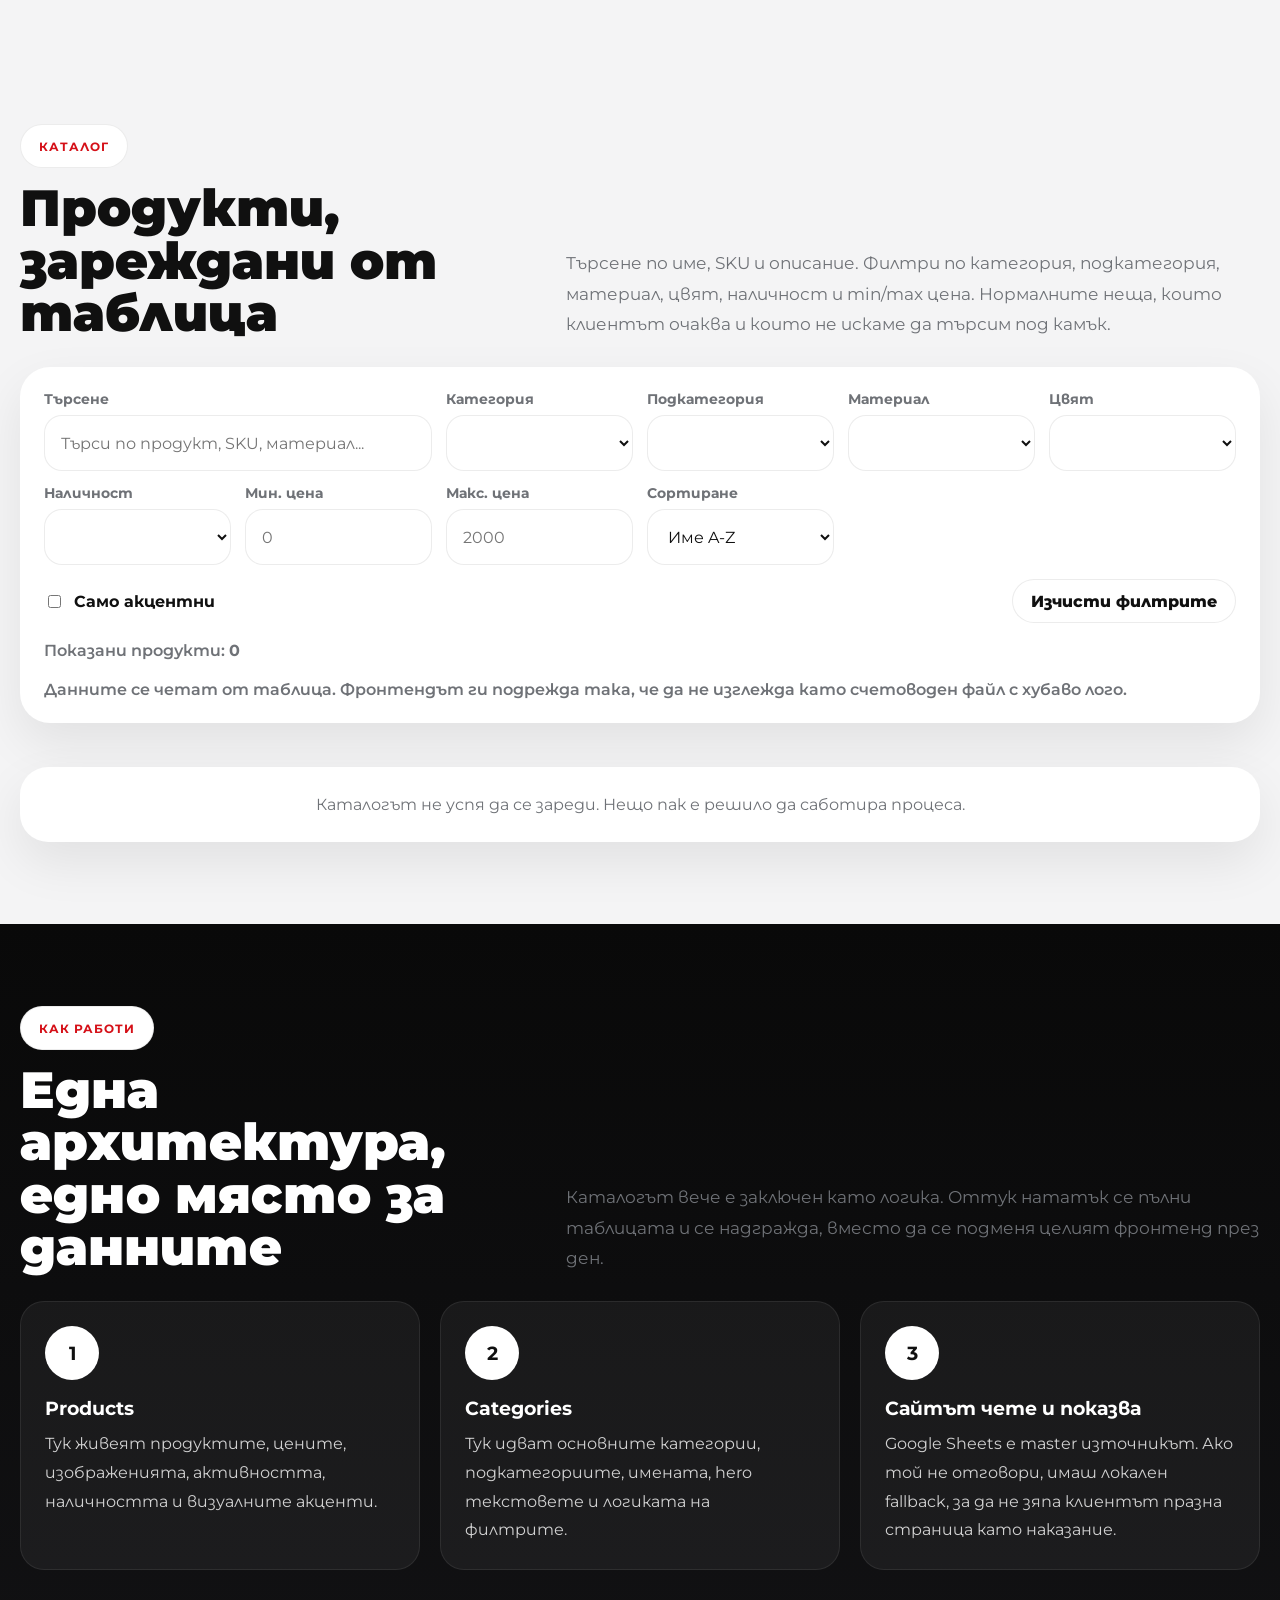
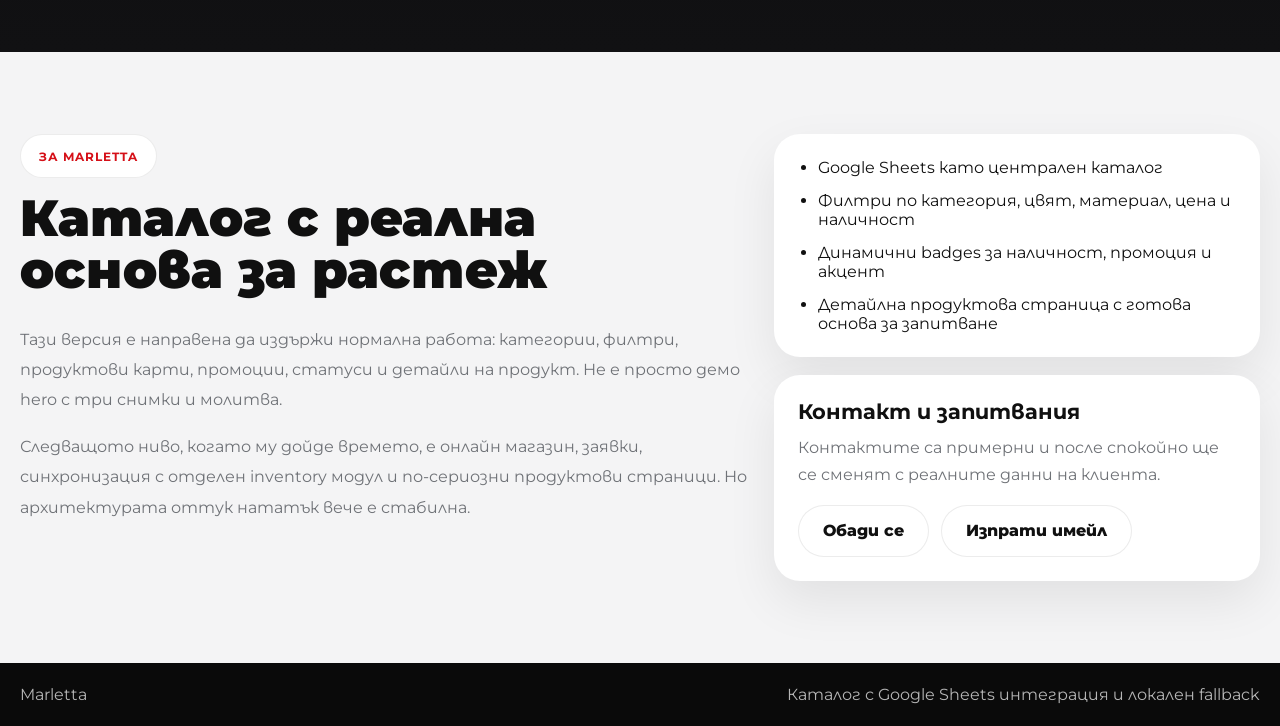
==== commit 74f5366f: "feat: final locked version with sheets + filters + product page" ====
--- a/index.html
+++ b/index.html
@@ -4,7 +4,7 @@
   <meta charset="UTF-8" />
   <meta name="viewport" content="width=device-width, initial-scale=1.0" />
   <title>Marletta | Каталог с Google Sheets интеграция</title>
-  <meta name="description" content="Marletta - каталог за оградни системи, врати, строителни материали, плочки, гранит и камък. Готов за много продукти и управление през Google Sheets." />
+  <meta name="description" content="Marletta - каталог за оградни системи, врати, строителни материали, плочки, гранит и камък. Google Sheets управление, филтри и детайлни продуктови карти." />
   <link rel="preconnect" href="https://fonts.googleapis.com">
   <link rel="preconnect" href="https://fonts.gstatic.com" crossorigin>
   <link href="https://fonts.googleapis.com/css2?family=Montserrat:wght@400;500;600;700;800;900&display=swap" rel="stylesheet">
@@ -13,12 +13,12 @@
 <body>
   <header class="site-header" id="top">
     <div class="container nav-wrap">
-      <a class="logo" href="#top" aria-label="Marletta">
+      <a class="logo" href="index.html#top" aria-label="Marletta">
         <img src="assets/marletta-logo-transparent.png" alt="Marletta logo" />
         <span class="logo-tagline">Внос и продажба на едро и дребно</span>
       </a>
 
-      <nav class="main-nav">
+      <nav class="main-nav" id="main-nav">
         <a href="#categories">Категории</a>
         <a href="#catalog">Каталог</a>
         <a href="#workflow">Как работи</a>
@@ -28,7 +28,7 @@
 
       <div class="nav-actions">
         <a class="header-cta" href="#catalog">Виж каталога</a>
-        <button class="nav-toggle" aria-label="Отвори меню" aria-expanded="false">
+        <button class="nav-toggle" id="nav-toggle" aria-label="Отвори меню" aria-expanded="false">
           <span></span><span></span><span></span>
         </button>
       </div>
@@ -48,9 +48,9 @@
 
       <div class="container hero-inner">
         <div class="hero-card">
-          <span class="eyebrow">директен вносител • каталог от таблица • готово за растеж</span>
+          <span class="eyebrow">директен вносител • каталог от таблица • стабилна архитектура</span>
           <h1 id="hero-title">Оградни системи, врати и строителни решения</h1>
-          <p id="hero-text">Сайтът е подготвен за много продукти, категории и каталози. Данните могат да идват директно от Google Sheets, без да пипате кода при всяко добавяне.</p>
+          <p id="hero-text">Каталогът е подготвен за реални продуктови листи, филтри, динамични badges и управление през Google Sheets без постоянно пренаписване на сайта.</p>
           <div class="hero-actions">
             <a class="btn btn-primary" href="#catalog">Разгледай каталога</a>
             <a class="btn btn-secondary-dark" href="#workflow">Как работи</a>
@@ -66,7 +66,7 @@
       <div class="container stats-grid">
         <article class="stat-card">
           <strong data-stat="products">0</strong>
-          <span>примерни продукта в каталога</span>
+          <span>активни продукта</span>
         </article>
         <article class="stat-card">
           <strong data-stat="categories">0</strong>
@@ -74,11 +74,11 @@
         </article>
         <article class="stat-card">
           <strong data-stat="available">0</strong>
-          <span>артикула в наличност</span>
+          <span>в наличност</span>
         </article>
         <article class="stat-card">
           <strong id="source-badge">Източник: зареждане...</strong>
-          <span>може да е local demo или Google Sheets</span>
+          <span>Google Sheets с локален fallback</span>
         </article>
       </div>
     </section>
@@ -90,7 +90,7 @@
             <span class="section-tag">Категории</span>
             <h2>Основни продуктови групи</h2>
           </div>
-          <p>Тази секция е динамична. Картите идват от таблицата с категории, така че можеш да разширяваш каталога без да преправяш цялата начална страница.</p>
+          <p>Менюто и категориите се генерират от таблицата. Добавяш нов slug, име и изображение, а сайтът вече знае какво да покаже.</p>
         </div>
         <div class="category-grid" id="category-cards"></div>
       </div>
@@ -103,19 +103,70 @@
             <span class="section-tag">Каталог</span>
             <h2>Продукти, зареждани от таблица</h2>
           </div>
-          <p>Филтрирай по категория, търси по име или SKU и отвори детайли. Това вече е база, която не се чупи при 20, 200 или 2000 артикула.</p>
+          <p>Търсене по име, SKU и описание. Филтри по категория, подкатегория, материал, цвят, наличност и min/max цена. Нормалните неща, които клиентът очаква и които не искаме да търсим под камък.</p>
         </div>
 
         <div class="catalog-shell">
           <div class="catalog-tools">
-            <div class="tool-row">
-              <input id="catalog-search" class="catalog-search" type="search" placeholder="Търси по продукт, SKU, материал..." />
-            </div>
-            <div class="filter-group" id="category-chips"></div>
-            <div class="filter-group" id="subcategory-chips"></div>
+            <div class="tool-grid">
+              <label class="field">
+                <span>Търсене</span>
+                <input id="catalog-search" class="catalog-search" type="search" placeholder="Търси по продукт, SKU, материал..." />
+              </label>
+
+              <label class="field">
+                <span>Категория</span>
+                <select id="filter-category"></select>
+              </label>
+
+              <label class="field">
+                <span>Подкатегория</span>
+                <select id="filter-subcategory"></select>
+              </label>
+
+              <label class="field">
+                <span>Материал</span>
+                <select id="filter-material"></select>
+              </label>
+
+              <label class="field">
+                <span>Цвят</span>
+                <select id="filter-color"></select>
+              </label>
+
+              <label class="field">
+                <span>Наличност</span>
+                <select id="filter-stock"></select>
+              </label>
+
+              <label class="field">
+                <span>Мин. цена</span>
+                <input id="filter-price-min" type="number" min="0" step="0.01" placeholder="0" />
+              </label>
+
+              <label class="field">
+                <span>Макс. цена</span>
+                <input id="filter-price-max" type="number" min="0" step="0.01" placeholder="2000" />
+              </label>
+
+              <label class="field">
+                <span>Сортиране</span>
+                <select id="sort-products">
+                  <option value="name-asc">Име A-Z</option>
+                  <option value="price-asc">Цена ↑</option>
+                  <option value="price-desc">Цена ↓</option>
+                </select>
+              </label>
+            </div>
+
+            <div class="catalog-meta-row">
+              <label class="check-inline"><input type="checkbox" id="filter-featured" /> Само акцентни</label>
+              <button class="btn btn-secondary-dark btn-small" id="clear-filters" type="button">Изчисти филтрите</button>
+            </div>
+
             <div class="catalog-meta">
               <div>Показани продукти: <strong id="products-count">0</strong></div>
-              <div>Добавяш редове в таблицата, а не нов код за всеки артикул. Колкото и да е изненадващо, така се прави.</div>
+              <div>Данните се четат от таблица. Фронтендът ги подрежда така, че да не изглежда като счетоводен файл с хубаво лого.</div>
             </div>
           </div>
 
@@ -130,26 +181,26 @@
         <div class="section-head">
           <div>
             <span class="section-tag">Как работи</span>
-            <h2>Управление без постоянно пренаписване на сайта</h2>
-          </div>
-          <p>Направено е така, че да качвате каталози и наличности през таблица, а сайтът просто да ги чете.</p>
+            <h2>Една архитектура, едно място за данните</h2>
+          </div>
+          <p>Каталогът вече е заключен като логика. Оттук нататък се пълни таблицата и се надгражда, вместо да се подменя целият фронтенд през ден.</p>
         </div>
 
         <div class="process-grid">
           <article class="process-card">
             <strong>1</strong>
-            <h3>Попълваш Categories и Products</h3>
-            <p>Добавяш главни категории, подкатегории и нови артикули. Имената на колоните остават същите.</p>
+            <h3>Products</h3>
+            <p>Тук живеят продуктите, цените, изображенията, активността, наличността и визуалните акценти.</p>
           </article>
           <article class="process-card">
             <strong>2</strong>
-            <h3>Обновяваш наличности в Inventory</h3>
-            <p>Наличността се смята по SKU и се дърпа автоматично в Products. Така сайтът вижда актуален статус.</p>
+            <h3>Categories</h3>
+            <p>Тук идват основните категории, подкатегориите, имената, hero текстовете и логиката на филтрите.</p>
           </article>
           <article class="process-card">
             <strong>3</strong>
-            <h3>Сайтът зарежда таблицата</h3>
-            <p>Смяна на режим в js/config.js от local към google-sheet и попълване само на spreadsheetId. Готово, поне за веднъж.</p>
+            <h3>Сайтът чете и показва</h3>
+            <p>Google Sheets е master източникът. Ако той не отговори, имаш локален fallback, за да не зяпа клиентът празна страница като наказание.</p>
           </article>
         </div>
       </div>
@@ -158,35 +209,29 @@
     <section class="section section-soft" id="about">
       <div class="container about-grid">
         <div>
-          <div class="section-head" style="margin-bottom:18px;grid-template-columns:1fr;">
+          <div class="section-head single-col">
             <div>
               <span class="section-tag">За Marletta</span>
-              <h2>Подреден каталог с реална основа за развитие</h2>
-            </div>
-          </div>
-          <p style="color:var(--muted);line-height:1.85;margin:0 0 16px;">
-            Тази версия не е просто красива начална страница. Идеята е да стане работеща основа за много продуктови каталози, динамични категории,
-            наличности, подкатегории и следваща стъпка към онлайн магазин.
-          </p>
-          <p style="color:var(--muted);line-height:1.85;margin:0;">
-            Следващото ниво е да добавим продуктови страници, филтри по характеристики, PDF каталози, по-сериозно търсене и количка.
-            Но базата вече е правилна и няма да умираме бавно от ръчно добавяне на всеки продукт в HTML.
-          </p>
+              <h2>Каталог с реална основа за растеж</h2>
+            </div>
+          </div>
+          <p class="text-block">Тази версия е направена да издържи нормална работа: категории, филтри, продуктови карти, промоции, статуси и детайли на продукт. Не е просто демо hero с три снимки и молитва.</p>
+          <p class="text-block">Следващото ниво, когато му дойде времето, е онлайн магазин, заявки, синхронизация с отделен inventory модул и по-сериозни продуктови страници. Но архитектурата оттук нататък вече е стабилна.</p>
         </div>
 
         <div>
           <div class="about-panel">
             <ul>
-              <li>Google Sheets или local CSV режим</li>
-              <li>Продукти, категории и характеристики от таблица</li>
-              <li>Наличности по SKU</li>
-              <li>Подготвено за бъдещи продуктови страници</li>
+              <li>Google Sheets като централен каталог</li>
+              <li>Филтри по категория, цвят, материал, цена и наличност</li>
+              <li>Динамични badges за наличност, промоция и акцент</li>
+              <li>Детайлна продуктова страница с готова основа за запитване</li>
             </ul>
           </div>
 
-          <div class="contact-box" id="contact" style="margin-top:18px;">
+          <div class="contact-box" id="contact">
             <h3>Контакт и запитвания</h3>
-            <p>В тази демо версия контактите са примерни. После ще ги сменим с реални телефони, имейл, адрес и работно време.</p>
+            <p>Контактите са примерни и после спокойно ще се сменят с реалните данни на клиента.</p>
             <div class="contact-actions">
               <a class="btn btn-secondary-dark" href="tel:+359880000000">Обади се</a>
               <a class="btn btn-secondary-dark" href="mailto:office@marletta.bg">Изпрати имейл</a>
@@ -199,20 +244,12 @@
 
   <footer class="site-footer">
     <div class="container footer-wrap">
-      <span>Marletta demo catalog</span>
-      <span>Подготвено за Google Sheets интеграция и бъдещ онлайн магазин</span>
+      <span>Marletta</span>
+      <span>Каталог с Google Sheets интеграция и локален fallback</span>
     </div>
   </footer>
 
-  <div class="modal" id="product-modal" hidden>
-    <div class="modal-backdrop" id="modal-backdrop"></div>
-    <div class="modal-dialog" role="dialog" aria-modal="true" aria-label="Детайли за продукт">
-      <button class="modal-close" id="modal-close" type="button" aria-label="Затвори">×</button>
-      <div class="modal-body" id="modal-body"></div>
-    </div>
-  </div>
-
-  <script src="js/config.js"></script>
-  <script src="js/main.js"></script>
+  <script src="./js/config.js"></script>
+  <script src="./js/main.js"></script>
 </body>
-</html>+</html>
--- a/css/styles.css
+++ b/css/styles.css
@@ -1,766 +1,202 @@
 :root{
-  --red:#d90f16;
-  --red-dark:#9d0d12;
-  --black:#0c0c0d;
-  --black-soft:#171718;
-  --white:#ffffff;
-  --bg:#f5f5f6;
-  --bg-soft:#ececee;
-  --text:#111111;
-  --muted:#66686c;
-  --line:rgba(17,17,17,.08);
-  --shadow:0 24px 50px rgba(0,0,0,.08);
+  --red:#d51018;
+  --red-dark:#930b10;
+  --black:#090909;
+  --black-soft:#151515;
+  --bg:#f4f4f5;
+  --panel:#ffffff;
+  --panel-soft:#fafafa;
+  --text:#101010;
+  --muted:#6f7277;
+  --line:rgba(16,16,16,.08);
+  --green:#2e8b57;
+  --orange:#c97712;
+  --gray:#7a7d82;
+  --shadow:0 20px 50px rgba(0,0,0,.08);
   --radius:24px;
   --container:1240px;
 }
 *{box-sizing:border-box}
 html{scroll-behavior:smooth}
-body{
-  margin:0;
-  font-family:'Montserrat',sans-serif;
-  background:var(--bg);
-  color:var(--text);
-}
-body.modal-open{overflow:hidden}
+body{margin:0;font-family:'Montserrat',sans-serif;background:var(--bg);color:var(--text)}
+a{text-decoration:none;color:inherit}
 img{display:block;max-width:100%}
-a{text-decoration:none;color:inherit}
-button,input{font:inherit}
+button,input,select{font:inherit}
 button{cursor:pointer}
 .container{width:min(calc(100% - 32px),var(--container));margin:0 auto}
-
-.site-header{
-  position:sticky;
-  top:0;
-  z-index:90;
-  background:linear-gradient(180deg,#000 0%,#050505 58%,rgba(255,255,255,.94) 90%,rgba(245,245,246,0) 100%);
-  box-shadow:none;
-}
-.site-header::after{
-  content:"";
-  position:absolute;
-  left:0;right:0;bottom:-1px;
-  height:34px;
-  background:linear-gradient(180deg,rgba(255,255,255,0) 0%,rgba(245,245,246,.9) 100%);
-  pointer-events:none;
-}
-.nav-wrap{
-  position:relative;
-  min-height:116px;
-  display:flex;
-  align-items:flex-start;
-  justify-content:space-between;
-  gap:26px;
-  padding:16px 0 24px;
-}
-.logo{
-  display:flex;
-  flex-direction:column;
-  align-items:flex-start;
-  justify-content:center;
-  gap:6px;
-  position:relative;
-  z-index:1;
-  padding-top:2px;
-}
-.logo img{
-  width:320px;
-  max-width:min(38vw,320px);
-  height:auto;
-  object-fit:contain;
-}
-.logo-tagline{
-  color:rgba(255,255,255,.92);
-  font-size:.9rem;
-  font-weight:500;
-  letter-spacing:.02em;
-  line-height:1.25;
-  padding-left:4px;
-  text-shadow:0 1px 0 rgba(0,0,0,.25);
-}
-.main-nav{
-  display:flex;
-  align-items:center;
-  gap:28px;
-  padding-top:16px;
-}
-.main-nav a{
-  color:rgba(255,255,255,.88);
-  font-weight:600;
-}
+.section{padding:82px 0}
+.section-soft{background:var(--bg)}
+.section-dark{background:linear-gradient(180deg,#090909,#111113);color:#fff}
+.text-block{line-height:1.9;color:var(--muted);margin:0 0 16px}
+.single-col{grid-template-columns:1fr!important}
+
+.site-header{position:sticky;top:0;z-index:100;background:linear-gradient(180deg,#000 0%,#040404 62%,rgba(255,255,255,.96) 90%,rgba(244,244,245,0) 100%)}
+.site-header::after{content:"";position:absolute;left:0;right:0;bottom:-1px;height:36px;background:linear-gradient(180deg,rgba(255,255,255,0),rgba(244,244,245,.95));pointer-events:none}
+.site-header-inner::after{display:none}
+.nav-wrap{display:flex;justify-content:space-between;gap:28px;align-items:flex-start;min-height:112px;padding:16px 0 20px;position:relative}
+.logo{display:flex;flex-direction:column;gap:6px;align-items:flex-start;z-index:2}
+.logo img{width:min(340px,34vw);min-width:250px;height:auto}
+.logo-tagline{color:#fff;font-size:.92rem;font-weight:500;padding-left:4px;line-height:1.2}
+.main-nav{display:flex;gap:28px;align-items:center;padding-top:16px}
+.main-nav a{color:rgba(255,255,255,.88);font-weight:700}
 .main-nav a:hover{color:#fff}
-.nav-actions{
-  display:flex;
-  align-items:center;
-  gap:14px;
-  padding-top:12px;
-  position:relative;
-  z-index:1;
-}
-.header-cta,.btn{
-  min-height:52px;
-  border-radius:999px;
-  padding:0 24px;
-  display:inline-flex;
-  align-items:center;
-  justify-content:center;
-  border:none;
-  font-weight:800;
-  transition:.2s ease transform,.2s ease opacity,.2s ease background;
-}
-.header-cta,.btn-primary{
-  background:linear-gradient(180deg,#ff2b34 0%,#cb1017 100%);
-  color:#fff;
-  box-shadow:0 14px 28px rgba(203,16,23,.22);
-}
-.btn:hover,.header-cta:hover{transform:translateY(-1px)}
-.btn-secondary-dark{
-  background:#fff;
-  color:var(--text);
-  border:1px solid var(--line);
-}
-.btn-small{min-height:44px;padding:0 18px;font-size:.92rem}
-.nav-toggle{
-  width:58px;height:58px;border-radius:50%;
-  border:none;background:linear-gradient(180deg,#ff2b34 0%,#c10d15 100%);
-  box-shadow:0 14px 28px rgba(203,16,23,.3);
-  display:none;place-items:center;
-}
-.nav-toggle span{
-  display:block;width:24px;height:3px;background:#fff;border-radius:6px;margin:4px auto;
-}
-
-.hero{
-  position:relative;
-  min-height:74vh;
-  background:#111;
-  overflow:hidden;
-}
-.hero-slider,.hero-overlay,.hero-slide{position:absolute;inset:0}
-.hero-slide{
-  background-size:cover;
-  background-position:center;
-  opacity:0;
-  transform:scale(1.04);
-  transition:opacity .7s ease,transform 5.2s ease;
-}
-.hero-slide.active{
-  opacity:1;
-  transform:scale(1);
-}
-.hero-overlay{
-  background:linear-gradient(180deg,rgba(5,5,5,.18) 0%,rgba(5,5,5,.28) 28%,rgba(5,5,5,.54) 72%,rgba(5,5,5,.8) 100%);
-  z-index:1;
-}
-.hero-inner{
-  position:relative;
-  z-index:2;
-  min-height:74vh;
-  display:flex;
-  align-items:flex-end;
-  padding:70px 0 58px;
-}
-.hero-card{
-  max-width:620px;
-  background:rgba(15,15,16,.42);
-  border:1px solid rgba(255,255,255,.12);
-  backdrop-filter:blur(10px);
-  border-radius:30px;
-  padding:28px;
-  box-shadow:var(--shadow);
-}
-.eyebrow{
-  display:inline-flex;
-  align-items:center;
-  padding:10px 16px;
-  border-radius:999px;
-  background:rgba(255,255,255,.1);
-  color:#fff;
-  border:1px solid rgba(255,255,255,.14);
-  font-size:.78rem;
-  letter-spacing:.08em;
-  text-transform:uppercase;
-}
-.hero h1{
-  margin:18px 0 14px;
-  color:#fff;
-  font-size:clamp(2rem,4vw,3.35rem);
-  line-height:1.08;
-  text-wrap:balance;
-}
-.hero p{
-  margin:0;
-  color:rgba(255,255,255,.9);
-  line-height:1.75;
-  max-width:56ch;
-}
-.hero-actions{
-  display:flex;
-  gap:12px;
-  flex-wrap:wrap;
-  margin-top:24px;
-}
-.hero-nav{
-  display:flex;
-  align-items:center;
-  gap:14px;
-  margin-top:22px;
-}
-.hero-dots{
-  display:flex;
-  align-items:center;
-  gap:10px;
-}
-.hero-dots button{
-  width:11px;height:11px;border-radius:50%;
-  border:none;background:rgba(255,255,255,.4);padding:0
-}
+.nav-actions{display:flex;align-items:center;gap:14px;padding-top:10px;z-index:2}
+.nav-actions-single{padding-top:16px}
+.nav-toggle,.header-cta,.btn{border:none;border-radius:999px;display:inline-flex;align-items:center;justify-content:center;font-weight:800;transition:.2s ease transform,.2s ease opacity,.2s ease background}
+.header-cta,.btn-primary{background:linear-gradient(180deg,#ff2d36,#cd1018);color:#fff;box-shadow:0 14px 28px rgba(205,16,24,.25)}
+.header-cta,.btn{min-height:52px;padding:0 24px}
+.btn-small{min-height:44px;padding:0 18px}
+.btn-secondary-dark{background:#fff;color:var(--text);border:1px solid var(--line)}
+.nav-toggle{display:none;width:58px;height:58px;background:linear-gradient(180deg,#ff2d36,#cd1018);color:#fff;box-shadow:0 14px 28px rgba(205,16,24,.25)}
+.nav-toggle span{display:block;width:24px;height:3px;background:#fff;border-radius:999px;position:absolute}
+.nav-toggle span:nth-child(1){transform:translateY(-8px)}
+.nav-toggle span:nth-child(2){transform:translateY(0)}
+.nav-toggle span:nth-child(3){transform:translateY(8px)}
+.header-cta:hover,.btn:hover,.nav-toggle:hover{transform:translateY(-1px)}
+
+.hero{position:relative;min-height:720px;display:flex;align-items:flex-end;overflow:hidden}
+.hero-slider,.hero-slide,.hero-overlay{position:absolute;inset:0}
+.hero-slide{background-size:cover;background-position:center;opacity:0;transition:opacity .45s ease}
+.hero-slide.active{opacity:1}
+.hero-overlay{background:linear-gradient(90deg,rgba(8,8,8,.72) 0%,rgba(8,8,8,.48) 42%,rgba(8,8,8,.12) 100%)}
+.hero-inner{position:relative;z-index:2;padding-bottom:110px;padding-top:90px}
+.hero-card{max-width:690px;background:rgba(16,16,16,.32);backdrop-filter:blur(20px);border:1px solid rgba(255,255,255,.15);padding:34px;border-radius:32px;color:#fff;box-shadow:0 30px 60px rgba(0,0,0,.2)}
+.eyebrow,.section-tag{display:inline-flex;align-items:center;min-height:44px;padding:0 18px;border-radius:999px;border:1px solid rgba(255,255,255,.2);background:rgba(255,255,255,.08);font-weight:700;font-size:.82rem;text-transform:uppercase;letter-spacing:.08em}
+.hero-card h1{font-size:clamp(2.35rem,6vw,4.7rem);line-height:.96;margin:16px 0 18px;font-weight:900;max-width:8.5ch}
+.hero-card p{font-size:1.08rem;line-height:1.75;margin:0;max-width:60ch;color:rgba(255,255,255,.9)}
+.hero-actions{display:flex;gap:14px;flex-wrap:wrap;margin-top:28px}
+.hero-nav{display:flex;justify-content:flex-start;margin-top:24px}
+.hero-dots{display:flex;gap:8px}
+.hero-dots button{width:12px;height:12px;border-radius:50%;border:none;background:rgba(255,255,255,.4)}
 .hero-dots button.active{background:#fff}
-.hero-arrow{
-  position:absolute;
-  top:50%;
-  transform:translateY(-50%);
-  z-index:3;
-  width:58px;height:58px;border-radius:50%;
-  border:1px solid rgba(255,255,255,.16);
-  background:rgba(15,15,16,.28);
-  color:#fff;font-size:2rem;
-  display:grid;place-items:center;
-  backdrop-filter:blur(8px)
-}
-.hero-arrow-prev{left:20px}
-.hero-arrow-next{right:20px}
-
-.stats-strip{
-  margin-top:-30px;
-  position:relative;
-  z-index:4;
-}
-.stats-grid{
-  display:grid;
-  grid-template-columns:repeat(4,1fr);
-  gap:16px;
-}
-.stat-card{
-  background:#fff;
-  border-radius:24px;
-  padding:22px;
-  box-shadow:var(--shadow);
-  border:1px solid rgba(17,17,17,.06);
-}
-.stat-card strong{
-  display:block;
-  font-size:2rem;
-  line-height:1;
-  margin-bottom:8px;
-}
-.stat-card span{color:var(--muted);font-weight:600}
-
-.section{padding:86px 0}
-.section-head{
-  display:grid;
-  grid-template-columns:1.1fr 1fr;
-  gap:24px;
-  margin-bottom:34px;
-  align-items:end;
-}
-.section-tag{
-  display:inline-flex;
-  padding:9px 14px;
-  border-radius:999px;
-  background:rgba(217,15,22,.08);
-  border:1px solid rgba(217,15,22,.14);
-  color:var(--red);
-  font-size:.8rem;
-  letter-spacing:.08em;
-  text-transform:uppercase;
-  font-weight:700;
-}
-.section-head h2{
-  margin:14px 0 0;
-  font-size:clamp(1.85rem,3.2vw,2.85rem);
-  line-height:1.1;
-}
-.section-head p{color:var(--muted);line-height:1.8;margin:0}
-.section-soft{background:#fff}
-.section-dark{
-  background:linear-gradient(180deg,#0d0d0e 0%,#171718 100%);
-  color:#fff;
-}
-.section-dark .section-tag{
-  background:rgba(255,255,255,.08);
-  color:#fff;
-  border-color:rgba(255,255,255,.1);
-}
-.section-dark .section-head p{color:rgba(255,255,255,.78)}
-
-.category-grid{
-  display:grid;
-  grid-template-columns:repeat(4,1fr);
-  gap:18px;
-}
-.category-card{
-  border:none;
-  border-radius:28px;
-  overflow:hidden;
-  background:#fff;
-  box-shadow:var(--shadow);
-  text-align:left;
-  padding:0;
-}
-.category-card-image{
-  aspect-ratio:1.25/1;
-  overflow:hidden;
-}
-.category-card img{
-  width:100%;
-  height:100%;
-  object-fit:cover;
-  transition:transform .45s ease;
-}
-.category-card:hover img{transform:scale(1.04)}
-.category-card-body{padding:22px}
-.category-card h3{
-  margin:0 0 10px;
-  font-size:1.16rem;
-}
-.category-card p{
-  margin:0 0 14px;
-  color:var(--muted);
-  line-height:1.7;
-}
-.category-card span{
-  font-weight:800;
-  color:var(--red);
-}
-
-.catalog-shell{
-  display:grid;
-  gap:18px;
-}
-.catalog-tools{
-  display:grid;
-  gap:14px;
-  background:#fff;
-  border-radius:28px;
-  padding:22px;
-  box-shadow:var(--shadow);
-}
-.tool-row{
-  display:flex;
-  gap:14px;
-  flex-wrap:wrap;
-  align-items:center;
-}
-.catalog-search{
-  flex:1 1 280px;
-  min-height:54px;
-  border-radius:18px;
-  border:1px solid var(--line);
-  background:#fafafa;
-  padding:0 18px;
-}
-.filter-group{
-  display:flex;
-  gap:10px;
-  flex-wrap:wrap;
-}
-.filter-chip{
-  min-height:42px;
-  border-radius:999px;
-  border:1px solid rgba(17,17,17,.08);
-  padding:0 16px;
-  background:#fff;
-  font-weight:700;
-}
-.filter-chip.soft{background:#f7f7f7}
-.filter-chip.active{
-  background:var(--red);
-  color:#fff;
-  border-color:var(--red);
-}
-.catalog-meta{
-  display:flex;
-  justify-content:space-between;
-  gap:14px;
-  flex-wrap:wrap;
-  color:var(--muted);
-  font-weight:600;
-}
-.source-badge{
-  display:inline-flex;
-  align-items:center;
-  padding:10px 14px;
-  border-radius:999px;
-  background:#111;
-  color:#fff;
-}
-
-.product-grid{
-  display:grid;
-  grid-template-columns:repeat(3,1fr);
-  gap:18px;
-}
-.product-card{
-  background:#fff;
-  border-radius:28px;
-  overflow:hidden;
-  box-shadow:var(--shadow);
-  border:1px solid rgba(17,17,17,.05);
-}
-.product-image-wrap{
-  position:relative;
-  aspect-ratio:1.2/1;
-  overflow:hidden;
-  background:#111;
-}
-.product-image{
-  width:100%;height:100%;object-fit:cover;
-  transition:transform .4s ease;
-}
-.product-card:hover .product-image{transform:scale(1.03)}
-.stock-badge,.featured-badge,.sku-badge{
-  display:inline-flex;
-  align-items:center;
-  justify-content:center;
-  min-height:34px;
-  padding:0 12px;
-  border-radius:999px;
-  font-weight:800;
-  font-size:.78rem;
-}
-.stock-badge{
-  position:absolute;
-  left:16px;bottom:16px;
-  color:#fff;
-  backdrop-filter:blur(8px);
-}
-.stock-badge.is-in{background:rgba(22,101,52,.9)}
-.stock-badge.is-low{background:rgba(146,64,14,.92)}
-.stock-badge.is-out{background:rgba(153,27,27,.92)}
-.featured-badge{
-  position:absolute;
-  right:16px;top:16px;
-  background:rgba(255,255,255,.92);
-  color:var(--text);
-}
-.sku-badge{
-  background:#f3f4f6;
-  color:var(--text);
-}
-.product-body{padding:22px}
-.product-meta{
-  font-size:.8rem;
-  letter-spacing:.06em;
-  text-transform:uppercase;
-  color:var(--red);
-  font-weight:700;
-}
-.product-card h3{
-  margin:10px 0 10px;
-  font-size:1.22rem;
-  line-height:1.25;
-}
-.product-card p{
-  margin:0 0 16px;
-  color:var(--muted);
-  line-height:1.7;
-}
-.product-specs{
-  list-style:none;
-  padding:0;
-  margin:0;
-  display:grid;
-  gap:10px;
-}
-.product-specs li{
-  display:flex;
-  justify-content:space-between;
-  gap:10px;
-  padding:10px 0;
-  border-top:1px solid rgba(17,17,17,.06);
-}
-.product-specs span{color:var(--muted)}
-.product-specs strong{text-align:right}
-.product-footer{
-  margin-top:18px;
-  display:flex;
-  align-items:end;
-  justify-content:space-between;
-  gap:14px;
-}
-.price-box{
-  display:flex;
-  flex-direction:column;
-  gap:4px;
-}
-.price-box strong{
-  font-size:1.22rem;
-}
-.price-box span{
-  color:#9aa0a6;
-  text-decoration:line-through;
-  font-weight:700;
-}
-.empty-state,.load-error{
-  background:#fff;
-  border-radius:28px;
-  padding:26px;
-  box-shadow:var(--shadow);
-  color:var(--muted);
-  line-height:1.7;
-}
-
-.process-grid{
-  display:grid;
-  grid-template-columns:repeat(3,1fr);
-  gap:18px;
-}
-.process-card{
-  border-radius:24px;
-  padding:24px;
-  background:rgba(255,255,255,.06);
-  border:1px solid rgba(255,255,255,.08);
-}
-.process-card strong{
-  display:inline-grid;
-  place-items:center;
-  width:42px;height:42px;border-radius:50%;
-  background:#fff;color:#111;
-  margin-bottom:14px;
-}
-.process-card h3{margin:0 0 10px}
-.process-card p{margin:0;color:rgba(255,255,255,.78);line-height:1.75}
-
-.about-grid{
-  display:grid;
-  grid-template-columns:1.15fr .85fr;
-  gap:22px;
-}
-.about-panel{
-  background:#fff;
-  border-radius:28px;
-  padding:26px;
-  box-shadow:var(--shadow);
-}
-.about-panel ul{
-  list-style:none;
-  padding:0;margin:0;display:grid;gap:14px
-}
-.about-panel li{
-  padding:14px 0;
-  border-top:1px solid rgba(17,17,17,.08);
-}
-.about-panel li:first-child{border-top:none;padding-top:0}
-.contact-box{
-  background:linear-gradient(180deg,#d90f16 0%,#a80f14 100%);
-  color:#fff;
-  border-radius:30px;
-  padding:28px;
-  box-shadow:var(--shadow);
-}
-.contact-box h3{margin:0 0 12px}
-.contact-box p{margin:0 0 18px;line-height:1.7}
+.hero-arrow{position:absolute;top:50%;transform:translateY(-50%);width:58px;height:58px;border-radius:50%;border:1px solid rgba(255,255,255,.14);background:rgba(0,0,0,.28);backdrop-filter:blur(8px);color:#fff;font-size:2rem;display:grid;place-items:center;z-index:3}
+.hero-arrow-prev{left:24px}
+.hero-arrow-next{right:24px}
+
+.stats-strip{margin-top:-36px;position:relative;z-index:3}
+.stats-grid{display:grid;grid-template-columns:repeat(4,1fr);gap:18px}
+.stat-card{background:#fff;border-radius:24px;padding:22px 24px;box-shadow:var(--shadow);border:1px solid rgba(255,255,255,.7)}
+.stat-card strong{display:block;font-size:1.4rem;margin-bottom:8px}
+.stat-card span{display:block;color:var(--muted);line-height:1.5}
+
+.section-head{display:grid;grid-template-columns:minmax(280px,520px) 1fr;gap:26px;align-items:end;margin-bottom:28px}
+.section-tag{background:#fff;border:1px solid var(--line);color:var(--red);font-size:.78rem}
+.section-head h2{font-size:clamp(2rem,4vw,3.4rem);line-height:1.02;margin:14px 0 0;font-weight:900}
+.section-head p{margin:0;color:var(--muted);line-height:1.8;font-size:1.05rem}
+
+.category-grid{display:grid;grid-template-columns:repeat(4,1fr);gap:20px}
+.category-card{position:relative;min-height:330px;border-radius:26px;overflow:hidden;background:#111;color:#fff;box-shadow:var(--shadow)}
+.category-card::before{content:"";position:absolute;inset:0;background:linear-gradient(180deg,rgba(0,0,0,.1),rgba(0,0,0,.75))}
+.category-card img{width:100%;height:100%;object-fit:cover}
+.category-card-content{position:absolute;left:22px;right:22px;bottom:22px;z-index:2}
+.category-card h3{margin:0 0 8px;font-size:1.4rem}
+.category-card p{margin:0;color:rgba(255,255,255,.85);line-height:1.6;font-size:.95rem}
+
+.catalog-shell{display:grid;gap:22px}
+.catalog-tools{background:#fff;border-radius:30px;padding:24px;box-shadow:var(--shadow)}
+.tool-grid{display:grid;grid-template-columns:repeat(12,1fr);gap:14px}
+.field{display:flex;flex-direction:column;gap:8px}
+.field span{font-size:.86rem;font-weight:700;color:var(--muted)}
+.field input,.field select,.catalog-search{width:100%;height:56px;border-radius:18px;border:1px solid var(--line);background:#fff;padding:0 16px;color:var(--text);outline:none}
+.field input:focus,.field select:focus,.catalog-search:focus{border-color:rgba(213,16,24,.35);box-shadow:0 0 0 4px rgba(213,16,24,.07)}
+.field:nth-child(1){grid-column:span 4}
+.field:nth-child(2),.field:nth-child(3),.field:nth-child(4),.field:nth-child(5),.field:nth-child(6),.field:nth-child(7),.field:nth-child(8),.field:nth-child(9){grid-column:span 2}
+.catalog-meta-row{display:flex;gap:12px;justify-content:space-between;align-items:center;margin-top:14px;flex-wrap:wrap}
+.check-inline{display:flex;align-items:center;gap:10px;font-weight:700;color:var(--text)}
+.catalog-meta{display:flex;justify-content:space-between;gap:20px;margin-top:18px;color:var(--muted);font-weight:600;flex-wrap:wrap}
+
+.product-grid{display:grid;grid-template-columns:repeat(3,1fr);gap:22px}
+.product-card{background:#fff;border-radius:28px;overflow:hidden;box-shadow:var(--shadow);border:1px solid rgba(255,255,255,.8);display:flex;flex-direction:column}
+.product-image{position:relative;aspect-ratio:16/10;overflow:hidden;background:#ececee}
+.product-image img{width:100%;height:100%;object-fit:cover;transition:transform .35s ease}
+.product-card:hover .product-image img{transform:scale(1.03)}
+.badges{position:absolute;inset:16px 16px auto 16px;display:flex;justify-content:space-between;gap:10px;flex-wrap:wrap}
+.badge{display:inline-flex;align-items:center;min-height:34px;padding:0 14px;border-radius:999px;font-size:.8rem;font-weight:800;box-shadow:0 6px 18px rgba(0,0,0,.12)}
+.badge-stock.in-stock{background:rgba(46,139,87,.95);color:#fff}
+.badge-stock.low-stock{background:rgba(201,119,18,.95);color:#fff}
+.badge-stock.out-stock{background:rgba(122,125,130,.95);color:#fff}
+.badge-featured{background:#fff;color:var(--text)}
+.badge-promo{background:linear-gradient(180deg,#ff2d36,#cd1018);color:#fff}
+.product-body{padding:20px 22px 22px;display:flex;flex-direction:column;gap:14px;flex:1}
+.product-tax{font-size:.79rem;font-weight:800;letter-spacing:.04em;text-transform:uppercase;color:#c24d53}
+.product-title{font-size:1.55rem;line-height:1.15;font-weight:800;margin:0}
+.product-desc{margin:0;color:var(--muted);line-height:1.7;min-height:56px}
+.product-specs{display:grid;gap:0;border-top:1px solid var(--line);border-bottom:1px solid var(--line)}
+.spec-row{display:grid;grid-template-columns:120px 1fr;gap:12px;padding:12px 0;border-bottom:1px solid var(--line)}
+.spec-row:last-child{border-bottom:none}
+.spec-label{color:var(--muted)}
+.spec-value{font-weight:700;text-align:right}
+.product-bottom{display:flex;justify-content:space-between;align-items:flex-end;gap:16px;margin-top:auto}
+.price-box{display:flex;flex-direction:column;gap:4px}
+.price-row{display:flex;gap:8px;align-items:baseline;flex-wrap:wrap}
+.price-main{font-size:1.8rem;font-weight:900;line-height:1}
+.price-old{font-size:1rem;color:var(--muted);text-decoration:line-through}
+.price-sub{font-size:.82rem;color:var(--muted)}
+.card-link{min-width:138px}
+.empty-state{background:#fff;border-radius:28px;padding:28px;color:var(--muted);box-shadow:var(--shadow);text-align:center}
+
+.process-grid{display:grid;grid-template-columns:repeat(3,1fr);gap:20px}
+.process-card{background:rgba(255,255,255,.05);border:1px solid rgba(255,255,255,.08);border-radius:24px;padding:24px}
+.process-card strong{display:grid;place-items:center;width:54px;height:54px;border-radius:50%;background:#fff;color:var(--text);font-size:1.2rem;margin-bottom:16px}
+.process-card h3{margin:0 0 10px;font-size:1.2rem}
+.process-card p{margin:0;color:rgba(255,255,255,.8);line-height:1.8}
+
+.about-grid{display:grid;grid-template-columns:1.2fr .8fr;gap:24px;align-items:start}
+.about-panel,.contact-box{background:#fff;border-radius:26px;padding:24px;box-shadow:var(--shadow)}
+.about-panel ul{padding-left:20px;margin:0;display:grid;gap:14px}
+.contact-box{margin-top:18px}
+.contact-box h3{margin:0 0 10px;font-size:1.3rem}
+.contact-box p{margin:0 0 16px;color:var(--muted);line-height:1.7}
 .contact-actions{display:flex;gap:12px;flex-wrap:wrap}
-.contact-box .btn-secondary-dark{background:rgba(255,255,255,.12);color:#fff;border-color:rgba(255,255,255,.18)}
-
-.site-footer{
-  padding:30px 0 44px;
-  color:var(--muted);
-}
-.footer-wrap{
-  display:flex;
-  justify-content:space-between;
-  gap:14px;
-  flex-wrap:wrap;
-  border-top:1px solid rgba(17,17,17,.08);
-  padding-top:24px;
-}
-
-.modal{
-  position:fixed;
-  inset:0;
-  z-index:120;
-}
-.modal[hidden]{display:none}
-.modal-backdrop{
-  position:absolute;inset:0;
-  background:rgba(4,4,5,.66);
-  backdrop-filter:blur(8px);
-}
-.modal-dialog{
-  position:relative;
-  z-index:1;
-  width:min(calc(100% - 24px),1040px);
-  margin:48px auto;
-  background:#fff;
-  border-radius:28px;
-  box-shadow:0 28px 80px rgba(0,0,0,.2);
-  overflow:hidden;
-}
-.modal-close{
-  position:absolute;
-  top:18px;right:18px;
-  width:44px;height:44px;border-radius:50%;
-  border:none;background:#111;color:#fff;font-size:1.5rem;
-  z-index:3;
-}
-.modal-body{padding:22px}
-.modal-grid{
-  display:grid;
-  grid-template-columns:1fr 1fr;
-  gap:24px;
-}
-.modal-media{
-  border-radius:24px;
-  overflow:hidden;
-  min-height:360px;
-  background:#111;
-}
-.modal-media img{
-  width:100%;height:100%;object-fit:cover
-}
-.modal-copy h3{
-  margin:10px 0 12px;
-  font-size:2rem;
-  line-height:1.15;
-}
-.modal-copy p{
-  color:var(--muted);
-  line-height:1.75;
-}
-.modal-inline,.modal-details,.attr-list,.modal-actions{
-  display:flex;
-  gap:10px;
-  flex-wrap:wrap;
-}
-.modal-details,.attr-list{
-  display:grid;
-  grid-template-columns:repeat(2,1fr);
-  gap:12px;
-  margin-top:18px;
-}
-.modal-details div,.attr-list div{
-  border:1px solid rgba(17,17,17,.08);
-  border-radius:18px;
-  padding:14px;
-  background:#fafafa;
-}
-.modal-details span,.attr-list span{
-  display:block;
-  color:var(--muted);
-  margin-bottom:6px;
-}
-.modal-price{
-  margin-top:14px;
-  display:flex;
-  gap:10px;
-  align-items:end;
-}
-.modal-price strong{
-  font-size:1.5rem;
-}
-.modal-price span{
-  text-decoration:line-through;
-  color:#9aa0a6;
-  font-weight:700;
-}
-.attr-block h4{
-  margin:22px 0 12px;
-}
-.modal-actions{
-  margin-top:24px;
-}
-.modal-actions .btn{flex:0 0 auto}
-
-@media (max-width: 1080px){
-  .section-head,.about-grid,.modal-grid{grid-template-columns:1fr}
-  .category-grid{grid-template-columns:repeat(2,1fr)}
+.site-footer{padding:22px 0;background:#0a0a0a;color:rgba(255,255,255,.7)}
+.footer-wrap{display:flex;justify-content:space-between;gap:16px;flex-wrap:wrap}
+
+.breadcrumb{display:flex;gap:8px;align-items:center;color:var(--muted);margin-bottom:16px;font-weight:600}
+.detail-shell{display:grid;grid-template-columns:1.05fr .95fr;gap:26px;align-items:start}
+.detail-gallery,.detail-panel{background:#fff;border-radius:30px;box-shadow:var(--shadow);overflow:hidden}
+.detail-gallery img{width:100%;aspect-ratio:4/3;object-fit:cover}
+.detail-panel{padding:28px}
+.detail-topline{display:flex;justify-content:space-between;gap:12px;align-items:flex-start;flex-wrap:wrap;margin-bottom:10px}
+.detail-title{font-size:clamp(2rem,4vw,3rem);line-height:1.02;font-weight:900;margin:12px 0}
+.detail-desc{color:var(--muted);line-height:1.8;margin:0 0 20px}
+.detail-grid{display:grid;grid-template-columns:repeat(2,1fr);gap:12px 18px;margin:20px 0}
+.detail-item{padding:14px 16px;border-radius:18px;background:var(--panel-soft);border:1px solid var(--line)}
+.detail-item span{display:block;color:var(--muted);font-size:.85rem;margin-bottom:6px}
+.detail-item strong{font-size:1rem}
+.detail-actions{display:flex;gap:12px;flex-wrap:wrap;margin-top:24px}
+
+@media (max-width:1180px){
+  .category-grid{grid-template-columns:repeat(3,1fr)}
   .product-grid{grid-template-columns:repeat(2,1fr)}
-  .process-grid{grid-template-columns:1fr}
-  .stats-grid{grid-template-columns:repeat(2,1fr)}
-}
-@media (max-width: 860px){
-  .main-nav{
-    position:absolute;
-    left:16px;right:16px;top:96px;
-    display:none;
-    flex-direction:column;
-    align-items:flex-start;
-    gap:16px;
-    background:#111;
-    padding:18px;
-    border-radius:24px;
-    box-shadow:var(--shadow);
-  }
+  .tool-grid{grid-template-columns:repeat(6,1fr)}
+  .field:nth-child(1){grid-column:span 6}
+  .field:nth-child(n+2){grid-column:span 2}
+  .detail-shell,.about-grid,.section-head{grid-template-columns:1fr}
+}
+@media (max-width:900px){
+  .nav-toggle{display:inline-flex;position:relative}
+  .main-nav{position:absolute;top:88px;right:0;left:0;display:none;flex-direction:column;align-items:flex-start;background:#0b0b0c;border-radius:24px;padding:20px;box-shadow:var(--shadow)}
   .main-nav.open{display:flex}
-  .nav-toggle{display:grid}
+  .main-nav a{width:100%}
   .header-cta{display:none}
+  .hero{min-height:620px}
+  .hero-card h1{max-width:10ch}
+  .stats-grid,.process-grid,.category-grid,.product-grid{grid-template-columns:1fr}
+  .tool-grid{grid-template-columns:repeat(2,1fr)}
+  .field,.field:nth-child(1),.field:nth-child(n+2){grid-column:span 2}
+  .product-bottom{flex-direction:column;align-items:stretch}
+  .card-link{width:100%}
+}
+@media (max-width:640px){
+  .nav-wrap{min-height:92px;padding-bottom:18px}
+  .logo img{min-width:220px;width:220px}
+  .logo-tagline{font-size:.84rem;max-width:220px}
+  .hero-inner{padding-bottom:80px}
+  .hero-card{padding:24px}
+  .hero-card h1{font-size:2.6rem}
   .hero-arrow{display:none}
-}
-@media (max-width: 640px){
-  .nav-wrap{min-height:96px}
-  .logo img{width:170px}
-  .hero,.hero-inner{min-height:68vh}
-  .hero-inner{padding:44px 0 34px}
-  .hero-card{padding:22px;border-radius:24px}
-  .hero h1{font-size:clamp(1.8rem,9vw,2.7rem)}
-  .stats-grid,.category-grid,.product-grid{grid-template-columns:1fr}
-  .stat-card{padding:20px}
-  .section{padding:74px 0}
-  .catalog-tools,.about-panel,.contact-box{padding:22px}
-  .product-footer{flex-direction:column;align-items:flex-start}
-  .modal-dialog{margin:16px auto;width:min(calc(100% - 16px),1040px)}
-  .modal-body{padding:18px}
-  .modal-media{min-height:220px}
-  .modal-copy h3{font-size:1.5rem}
-  .modal-details,.attr-list{grid-template-columns:1fr}
-}
-@media (max-width: 980px){
-  .site-header::after{height:28px}
-  .nav-wrap{
-    min-height:112px;
-    align-items:center;
-    padding:16px 0 26px;
-  }
-  .logo img{
-    width:240px;
-    max-width:54vw;
-  }
-  .logo-tagline{
-    font-size:.8rem;
-    max-width:220px;
-  }
-  .main-nav{padding-top:0}
-  .nav-actions{padding-top:0}
-}
-
-@media (max-width: 720px){
-  .nav-wrap{
-    min-height:106px;
-    gap:14px;
-    padding:14px 0 24px;
-  }
-  .logo img{
-    width:200px;
-    max-width:58vw;
-  }
-  .logo-tagline{
-    font-size:.72rem;
-    line-height:1.25;
-    max-width:180px;
-    padding-left:4px;
-  }
-  .header-cta{display:none}
-}
-
-@media (max-width: 980px){
-  .nav-wrap{min-height:96px;padding:14px 0 22px;}
-  .logo img{max-width:min(58vw,260px);}
-  .logo-tagline{font-size:.76rem;}
-}
-
-@media (max-width: 640px){
-  .nav-wrap{min-height:88px;padding:12px 0 18px;}
-  .logo img{max-width:min(64vw,220px);}
-  .logo-tagline{font-size:.68rem;line-height:1.2;}
-}
+  .catalog-tools,.product-card,.stat-card,.about-panel,.contact-box,.detail-panel,.detail-gallery{border-radius:24px}
+  .spec-row{grid-template-columns:1fr}
+  .spec-value{text-align:left}
+  .detail-grid{grid-template-columns:1fr}
+}
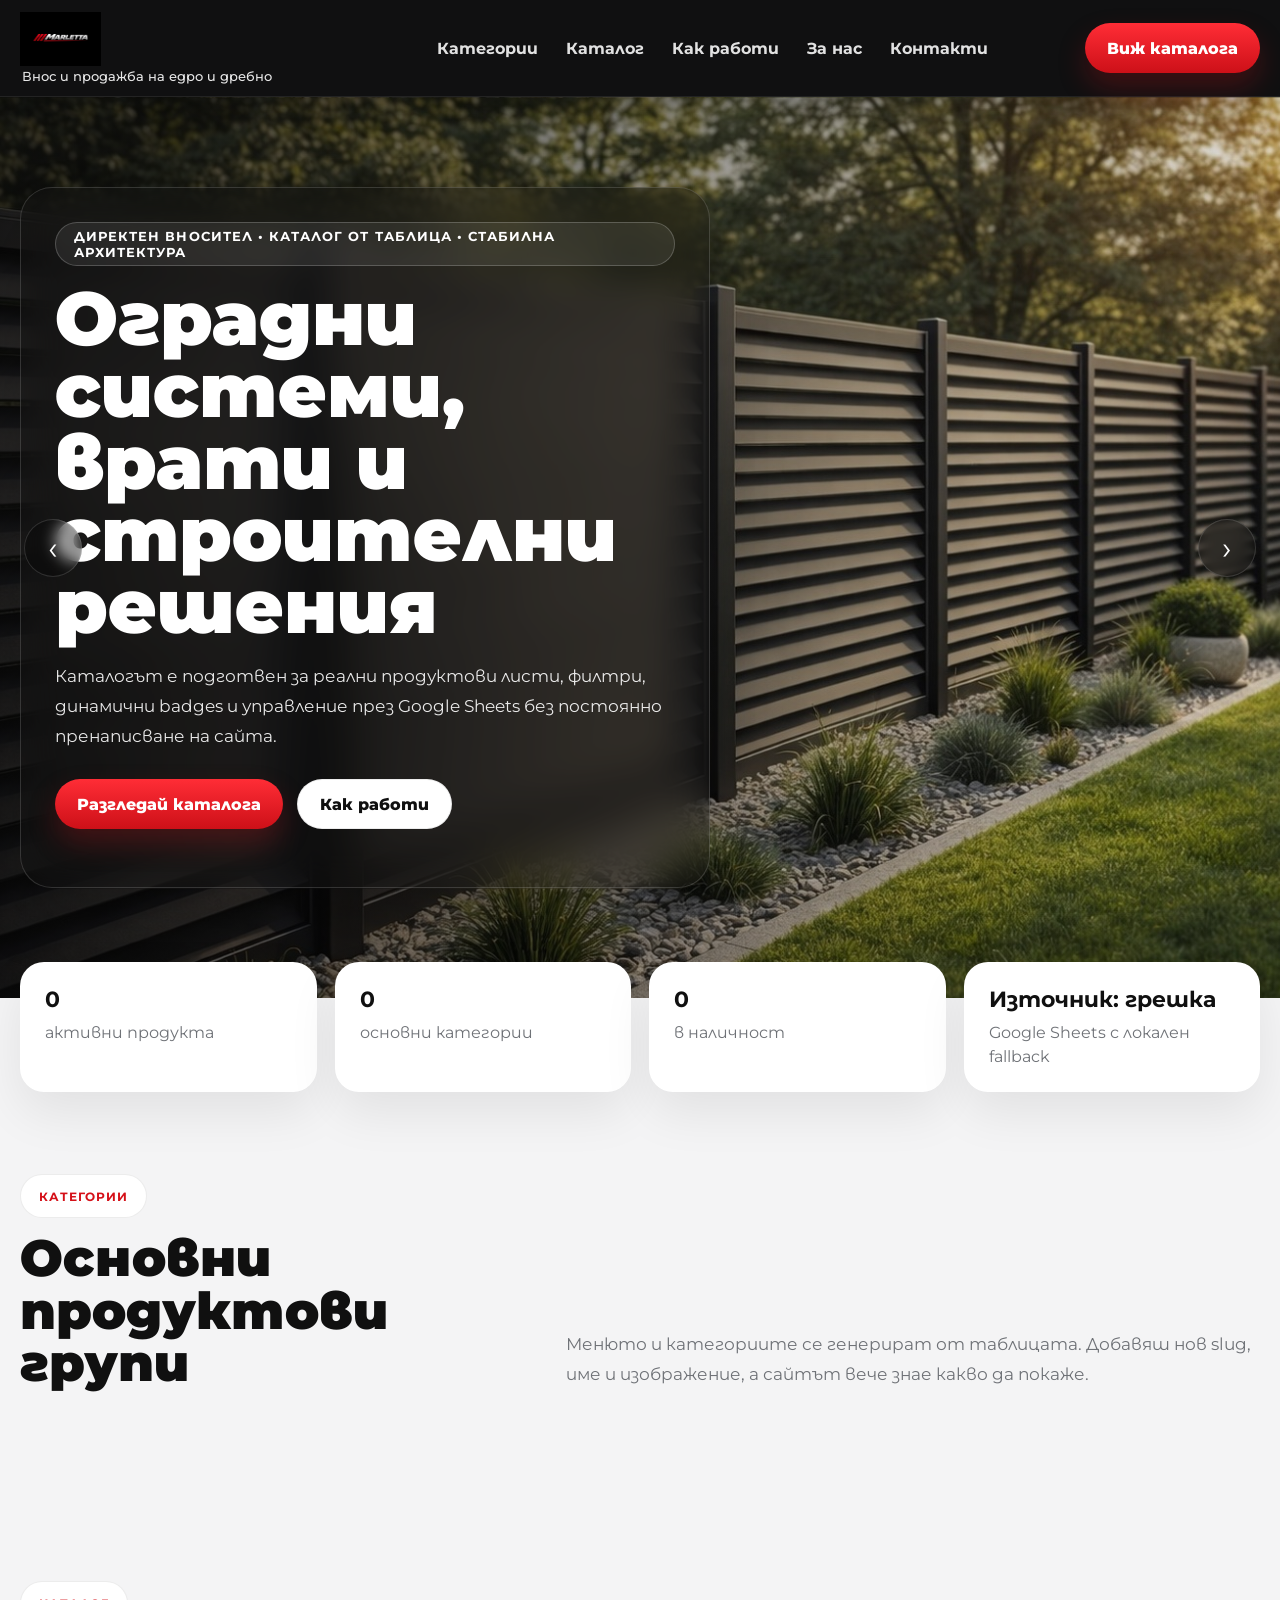
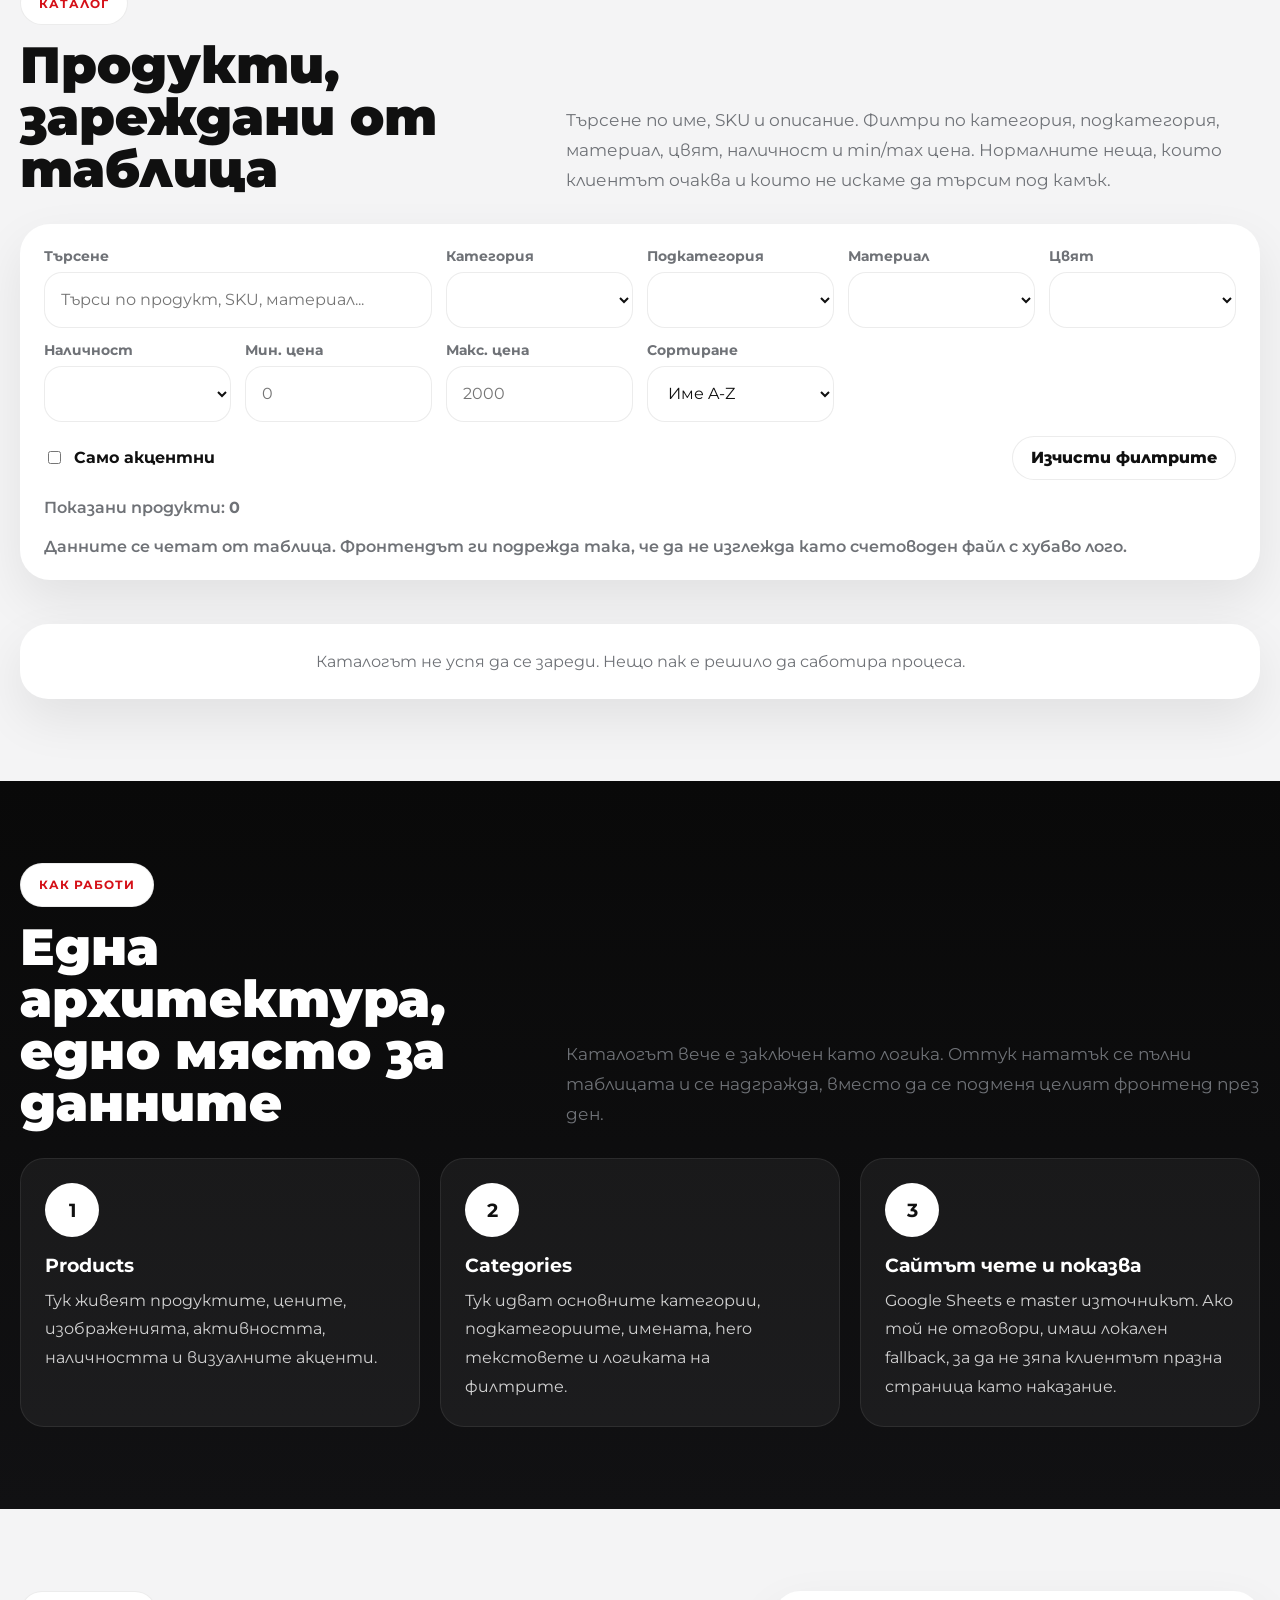
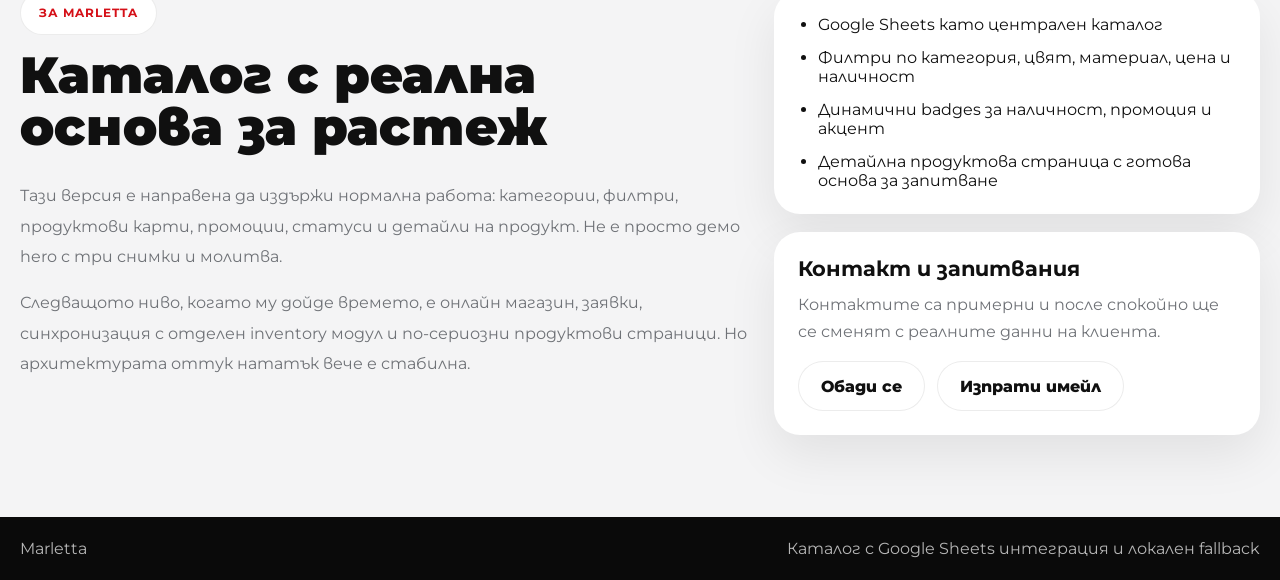
==== commit 94e20ce5: "update: final header + hero fixes" ====
--- a/index.html
+++ b/index.html
@@ -14,7 +14,7 @@
   <header class="site-header" id="top">
     <div class="container nav-wrap">
       <a class="logo" href="index.html#top" aria-label="Marletta">
-        <img src="assets/marletta-logo-transparent.png" alt="Marletta logo" />
+        <img src="assets/marletta-logo-transparent.jpg" alt="Marletta logo" />
         <span class="logo-tagline">Внос и продажба на едро и дребно</span>
       </a>
 
--- a/css/styles.css
+++ b/css/styles.css
@@ -30,21 +30,21 @@
 .text-block{line-height:1.9;color:var(--muted);margin:0 0 16px}
 .single-col{grid-template-columns:1fr!important}
 
-.site-header{position:sticky;top:0;z-index:100;background:linear-gradient(180deg,#000 0%,#040404 62%,rgba(255,255,255,.96) 90%,rgba(244,244,245,0) 100%)}
-.site-header::after{content:"";position:absolute;left:0;right:0;bottom:-1px;height:36px;background:linear-gradient(180deg,rgba(255,255,255,0),rgba(244,244,245,.95));pointer-events:none}
+.site-header{position:sticky;top:0;z-index:100;background:rgba(7,7,8,.96);backdrop-filter:blur(10px);box-shadow:0 10px 30px rgba(0,0,0,.24)}
+.site-header::after{content:"";position:absolute;left:0;right:0;bottom:0;height:1px;background:rgba(255,255,255,.08);pointer-events:none}
 .site-header-inner::after{display:none}
-.nav-wrap{display:flex;justify-content:space-between;gap:28px;align-items:flex-start;min-height:112px;padding:16px 0 20px;position:relative}
-.logo{display:flex;flex-direction:column;gap:6px;align-items:flex-start;z-index:2}
-.logo img{width:min(340px,34vw);min-width:250px;height:auto}
-.logo-tagline{color:#fff;font-size:.92rem;font-weight:500;padding-left:4px;line-height:1.2}
-.main-nav{display:flex;gap:28px;align-items:center;padding-top:16px}
+.nav-wrap{display:grid;grid-template-columns:auto 1fr auto;gap:34px;align-items:center;min-height:92px;padding:12px 0;position:relative}
+.logo{display:flex;flex-direction:column;gap:4px;align-items:flex-start;justify-content:center;z-index:2;min-width:320px}
+.logo img{width:auto;min-width:0;height:54px;max-width:min(320px,28vw)}
+.logo-tagline{color:rgba(255,255,255,.9);font-size:.8rem;font-weight:500;padding-left:2px;line-height:1.15;white-space:nowrap}
+.main-nav{display:flex;gap:28px;align-items:center;justify-content:center;padding-top:0}
 .main-nav a{color:rgba(255,255,255,.88);font-weight:700}
 .main-nav a:hover{color:#fff}
-.nav-actions{display:flex;align-items:center;gap:14px;padding-top:10px;z-index:2}
-.nav-actions-single{padding-top:16px}
+.nav-actions{display:flex;align-items:center;gap:14px;padding-top:0;z-index:2}
+.nav-actions-single{padding-top:0}
 .nav-toggle,.header-cta,.btn{border:none;border-radius:999px;display:inline-flex;align-items:center;justify-content:center;font-weight:800;transition:.2s ease transform,.2s ease opacity,.2s ease background}
 .header-cta,.btn-primary{background:linear-gradient(180deg,#ff2d36,#cd1018);color:#fff;box-shadow:0 14px 28px rgba(205,16,24,.25)}
-.header-cta,.btn{min-height:52px;padding:0 24px}
+.header-cta,.btn{min-height:50px;padding:0 22px}
 .btn-small{min-height:44px;padding:0 18px}
 .btn-secondary-dark{background:#fff;color:var(--text);border:1px solid var(--line)}
 .nav-toggle{display:none;width:58px;height:58px;background:linear-gradient(180deg,#ff2d36,#cd1018);color:#fff;box-shadow:0 14px 28px rgba(205,16,24,.25)}
@@ -174,8 +174,12 @@
   .detail-shell,.about-grid,.section-head{grid-template-columns:1fr}
 }
 @media (max-width:900px){
-  .nav-toggle{display:inline-flex;position:relative}
-  .main-nav{position:absolute;top:88px;right:0;left:0;display:none;flex-direction:column;align-items:flex-start;background:#0b0b0c;border-radius:24px;padding:20px;box-shadow:var(--shadow)}
+  .nav-wrap{grid-template-columns:auto auto;align-items:center;gap:16px;min-height:86px}
+  .logo{min-width:0}
+  .logo img{height:46px;max-width:230px}
+  .logo-tagline{font-size:.72rem;max-width:230px;white-space:normal}
+  .nav-toggle{display:inline-flex;position:relative;justify-self:end}
+  .main-nav{position:absolute;top:86px;right:0;left:0;display:none;flex-direction:column;align-items:flex-start;background:#0b0b0c;border-radius:24px;padding:20px;box-shadow:var(--shadow)}
   .main-nav.open{display:flex}
   .main-nav a{width:100%}
   .header-cta{display:none}
@@ -188,9 +192,9 @@
   .card-link{width:100%}
 }
 @media (max-width:640px){
-  .nav-wrap{min-height:92px;padding-bottom:18px}
-  .logo img{min-width:220px;width:220px}
-  .logo-tagline{font-size:.84rem;max-width:220px}
+  .nav-wrap{grid-template-columns:1fr auto;min-height:82px;padding:10px 0}
+  .logo img{min-width:0;width:auto;height:40px;max-width:200px}
+  .logo-tagline{font-size:.7rem;max-width:200px}
   .hero-inner{padding-bottom:80px}
   .hero-card{padding:24px}
   .hero-card h1{font-size:2.6rem}
